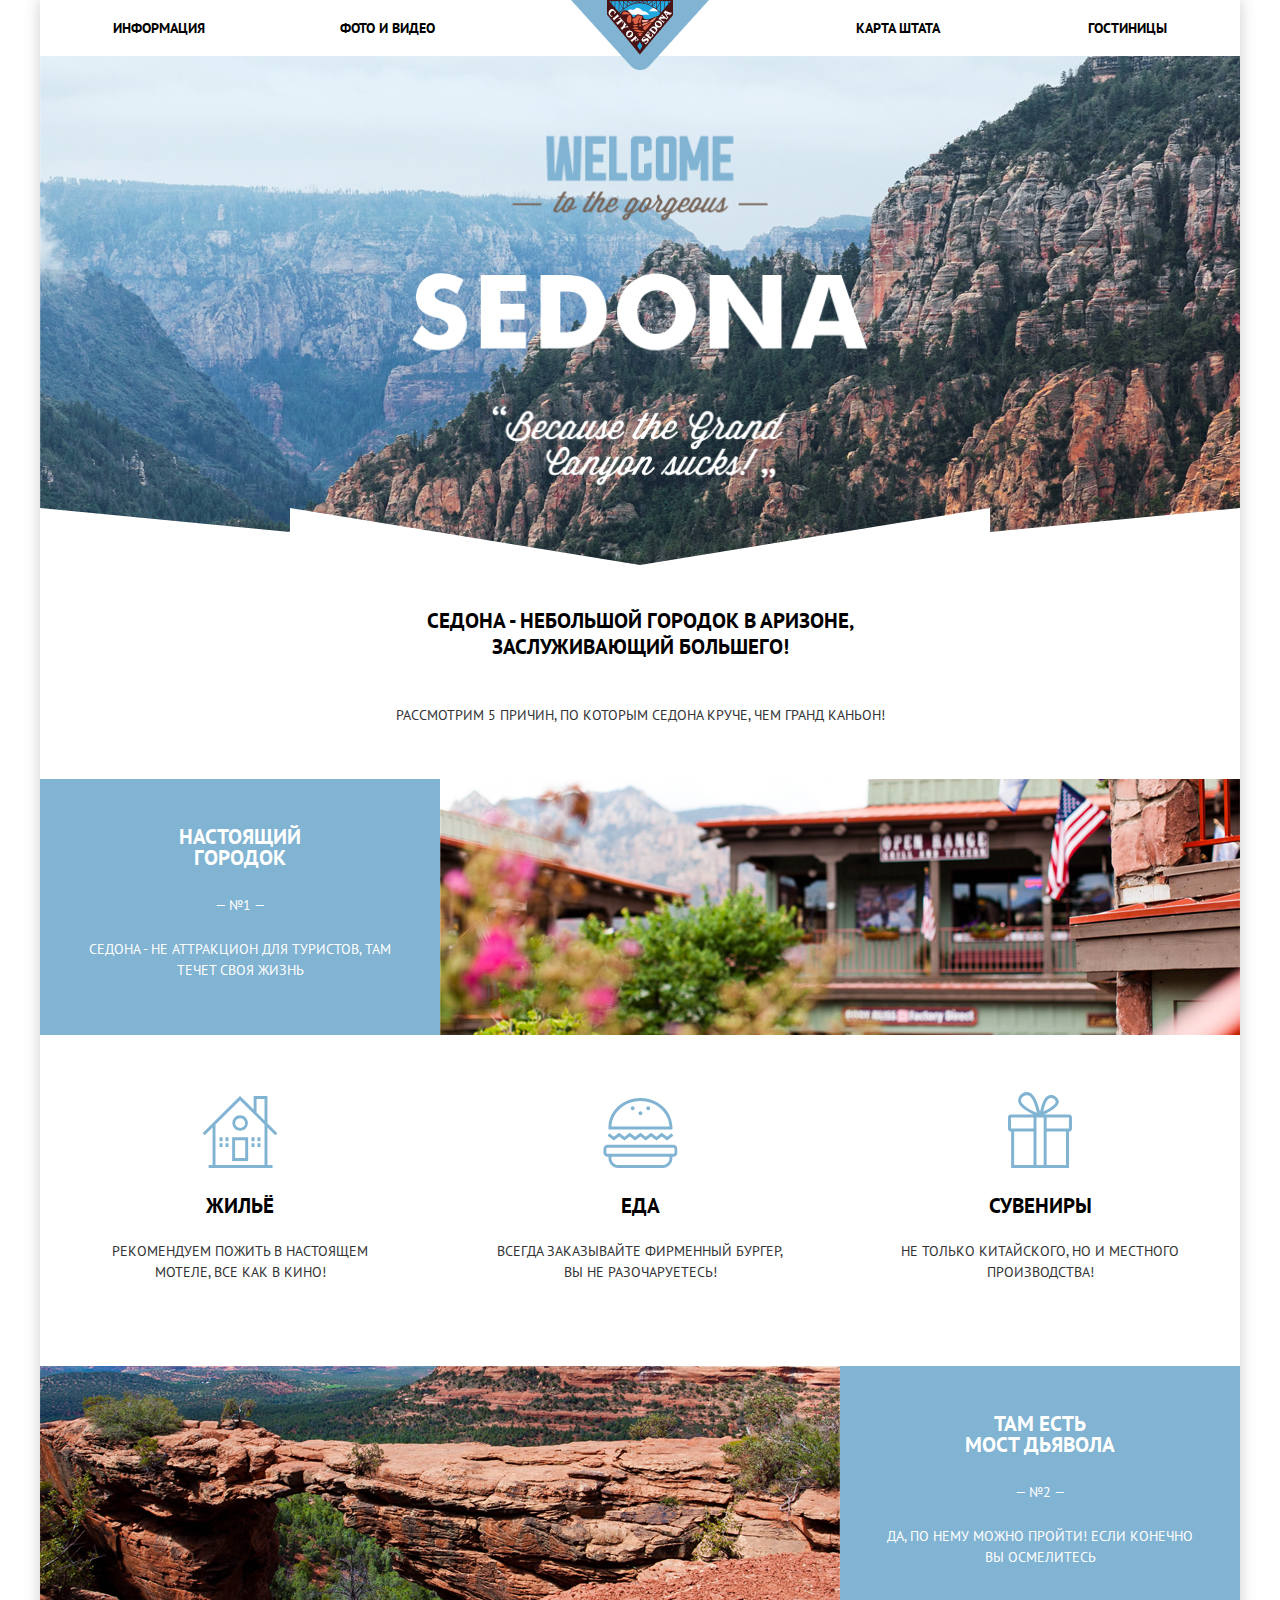
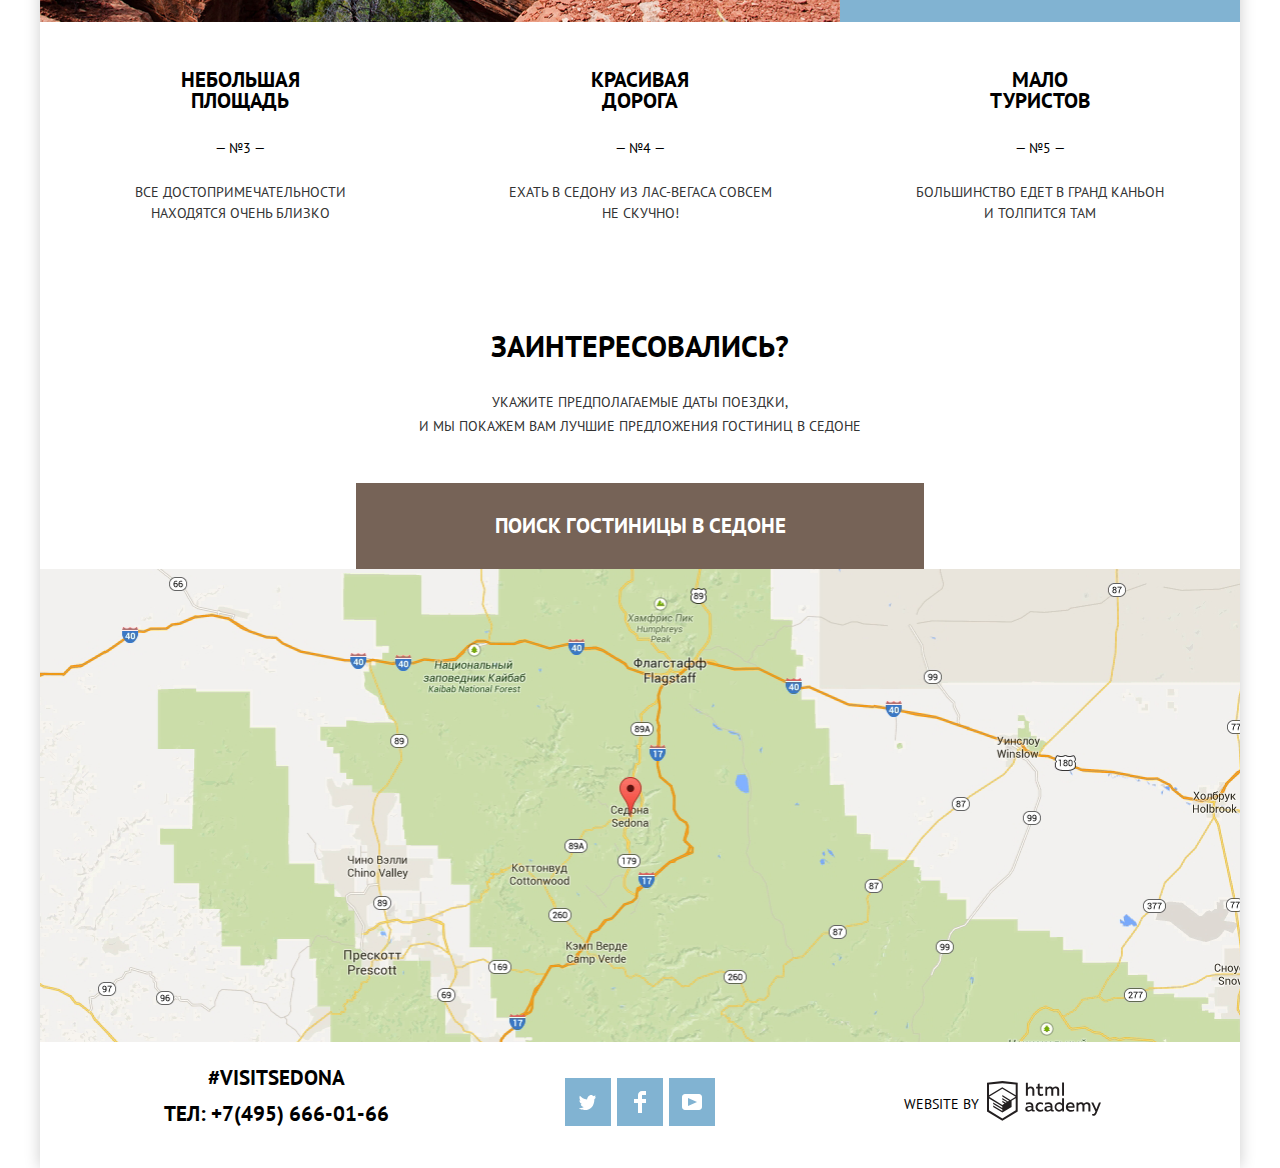
==== index.html @ 35bdd13b "hw 17. Оживляем интерактивные элементы" ====
<!DOCTYPE html>
<html class="page" lang="ru">
<head>
  <meta charset="UTF-8">
  <title>Седона - город в Аризоне</title>
  <link href="https://fonts.googleapis.com/css2?family=PT+Sans:wght@400;700&display=swap" rel="stylesheet">
  <link rel="stylesheet" href="css/normalize.css">
  <link rel="stylesheet" href="css/style.css">
</head>
<body class="page-body">

<div class="main-wrapper">
  <header class="main-header">
    <nav class="main-navigation">
      <a class="main-header-logo" href="index.html">
        <img src="img/logo-sedona.png" alt="Логотип сайта Седона">
      </a>
      <div class="main-navigation-wrapper">
        <ul class="site-navigation">
          <li class="link link-left"><a href="blank.html">Информация</a></li>
          <li class="link link-left"><a href="blank.html">Фото и видео</a></li>
          <li class="link link-right link-gap"><a href="blank.html">Карта штата</a></li>
          <li class="link link-right"><a href="hotels.html">Гостиницы</a></li>
        </ul>
      </div>
    </nav>
  </header>
  <main>
    <section class="welcome">
      <div class="welcome-image">
        <img src="img/intro-welcome.png" width="456" height="350" alt="Приглашение в город Седона">
      </div>
      <h1>Седона - небольшой городок в Аризоне,<br>заслуживающий большего!</h1>
      <p>Рассмотрим 5 причин, по которым Седона круче, чем Гранд Каньон!</p>
    </section>
    <section class="features">
      <div class="features-row">
        <div class="features-item features-item-fill">
          <h3>Настоящий городок</h3>
          <span>&mdash; №1 &mdash;</span>
          <p>Седона - не аттракцион для туристов, там<br> течет своя жизнь</p>
        </div>
        <div class="features-image features-image-right">
          <img src="img/city.jpg" width="800" height="256" alt="Городок Седона">
        </div>
      </div>
      <div class="features-row features-advice-list">
        <div class="features-advice-item advice-item-housing">
          <h3>Жильё</h3>
          <p>Рекомендуем пожить в настоящем<br> мотеле, все как в кино!</p>
        </div>
        <div class="features-advice-item advice-item-food">
          <h3>Еда</h3>
          <p>Всегда заказывайте фирменный бургер,<br> вы не разочаруетесь!</p>
        </div>
        <div class="features-advice-item advice-item-souvenirs">
          <h3>Сувениры</h3>
          <p>Не только китайского, но и местного<br> производства!</p>
        </div>
      </div>
      <div class="features-row">
        <div class="features-image features-image-left">
          <img src="img/bridge.jpg" width="800" height="256" alt="Мост Дьявола">
        </div>
        <div class="features-item features-item-fill">
          <h3>Там есть<br> мост дьявола</h3>
          <span>&mdash; №2 &mdash;</span>
          <p>Да, по нему можно пройти! Если конечно<br> вы осмелитесь</p>
        </div>
      </div>
      <div class="features-row">
        <div class="features-item features-item-clear">
          <h3>Небольшая площадь</h3>
          <span>&mdash; №3 &mdash;</span>
          <p>Все достопримечательности<br> находятся очень близко</p>
        </div>
        <div class="features-item features-item-clear">
          <h3>Красивая дорога</h3>
          <span>&mdash; №4 &mdash;</span>
          <p>Ехать в Седону из Лас-Вегаса совсем<br> не скучно!</p>
        </div>
        <div class="features-item features-item-clear">
          <h3>Мало туристов</h3>
          <span>&mdash; №5 &mdash;</span>
          <p>Большинство едет в Гранд Каньон<br> и толпится там</p>
        </div>
      </div>
    </section>
    <section class="map">
      <h2 class="visually-hidden">Карта местности</h2>
      <p class="appointment-title">Заинтересовались?</p>
      <p class="appointment-info">Укажите предполагаемые даты поездки,<br> и мы покажем вам лучшие предложения гостиниц
        в Седоне</p>
      <button class="button button-search-hotel" type="button">Поиск гостиницы в Седоне</button>
      <div class="modal modal-find form-content">
        <form class="form animate" action="https://echo.htmlacademy.ru" method="get">
          <div class="form-inner">
            <div class="form-row">
              <label for="date-arrival" class="form-label">Дата заезда:</label>
              <div class="form-box">
                <input type="text" id="date-arrival" class="form-input" name="date-arrival" placeholder="24 апреля 2017" required>
                <button type="button" class="button button-control" aria-label="Выбрать дату заезда в календаре">
                  <svg aria-hidden="true" focusable="false" width="21" height="23" viewBox="0 0 21 23" fill="none" xmlns="http://www.w3.org/2000/svg">
                    <path fill-rule="evenodd" clip-rule="evenodd"
                          d="M16.406 3.02498H19.251C20.217 3.02498 21 3.84698 21 4.86198V21.164C21 22.179 20.217 23 19.251 23H1.75C0.784 23 0 22.179 0 21.164V4.86198C0 3.84698 0.784 3.02498 1.75 3.02498H4.593V1.64798C4.593 1.26698 4.887 0.958984 5.25 0.958984C5.612 0.958984 5.906 1.26698 5.906 1.64798V3.02498H9.844V1.64798C9.844 1.26698 10.138 0.958984 10.501 0.958984C10.862 0.958984 11.156 1.26698 11.156 1.64798V3.02498H15.094V1.64798C15.094 1.26698 15.387 0.958984 15.75 0.958984C16.112 0.958984 16.406 1.26698 16.406 1.64798V3.02498ZM19.5646 21.484C19.6466 21.3979 19.691 21.2828 19.688 21.164H19.689V4.86198C19.689 4.60898 19.493 4.40298 19.252 4.40298H16.407V5.78098C16.407 6.16198 16.113 6.46998 15.751 6.46998C15.388 6.46998 15.095 6.16198 15.095 5.78098V4.40298H11.157V5.78098C11.157 6.16198 10.863 6.46998 10.502 6.46998C10.139 6.46998 9.845 6.16198 9.845 5.78098V4.40298H5.907V5.78098C5.907 6.16198 5.613 6.46998 5.251 6.46998C4.888 6.46998 4.594 6.16198 4.594 5.78098V4.40298H1.75C1.50263 4.40953 1.30696 4.61458 1.312 4.86198V21.164C1.30696 21.4114 1.50263 21.6164 1.75 21.623H19.251C19.3698 21.6201 19.4826 21.5701 19.5646 21.484Z"
                          fill="#A9A9A9"/>
                    <path fill-rule="evenodd" clip-rule="evenodd"
                          d="M4.59399 9.2251H7.21899V11.2911H4.59399V9.2251ZM4.59399 12.6681H7.21899V14.7351H4.59399V12.6681ZM7.21899 16.1121H4.59399V18.1781H7.21899V16.1121ZM9.18799 16.1121H11.813V18.1781H9.18799V16.1121ZM11.813 12.6681H9.18799V14.7351H11.813V12.6681ZM9.18799 9.2251H11.813V11.2911H9.18799V9.2251ZM16.406 16.1121H13.781V18.1781H16.406V16.1121ZM13.781 12.6681H16.406V14.7351H13.781V12.6681ZM16.406 9.2251H13.781V11.2911H16.406V9.2251Z"
                          fill="#A9A9A9"/>
                  </svg>
                </button>
              </div>
            </div>
            <div class="form-row">
              <label for="date-departure" class="form-label">Дата выезда:</label>
              <div class="form-box">
                <input type="text" id="date-departure" class="form-input" name="date-departure" placeholder="4 июля 2017" required>
                <button type="button" class="button button-control" aria-label="Выбрать дату выезда в календаре">
                  <svg aria-hidden="true" focusable="false" width="21" height="23" viewBox="0 0 21 23" fill="none" xmlns="http://www.w3.org/2000/svg">
                    <path fill-rule="evenodd" clip-rule="evenodd"
                          d="M16.406 3.02498H19.251C20.217 3.02498 21 3.84698 21 4.86198V21.164C21 22.179 20.217 23 19.251 23H1.75C0.784 23 0 22.179 0 21.164V4.86198C0 3.84698 0.784 3.02498 1.75 3.02498H4.593V1.64798C4.593 1.26698 4.887 0.958984 5.25 0.958984C5.612 0.958984 5.906 1.26698 5.906 1.64798V3.02498H9.844V1.64798C9.844 1.26698 10.138 0.958984 10.501 0.958984C10.862 0.958984 11.156 1.26698 11.156 1.64798V3.02498H15.094V1.64798C15.094 1.26698 15.387 0.958984 15.75 0.958984C16.112 0.958984 16.406 1.26698 16.406 1.64798V3.02498ZM19.5646 21.484C19.6466 21.3979 19.691 21.2828 19.688 21.164H19.689V4.86198C19.689 4.60898 19.493 4.40298 19.252 4.40298H16.407V5.78098C16.407 6.16198 16.113 6.46998 15.751 6.46998C15.388 6.46998 15.095 6.16198 15.095 5.78098V4.40298H11.157V5.78098C11.157 6.16198 10.863 6.46998 10.502 6.46998C10.139 6.46998 9.845 6.16198 9.845 5.78098V4.40298H5.907V5.78098C5.907 6.16198 5.613 6.46998 5.251 6.46998C4.888 6.46998 4.594 6.16198 4.594 5.78098V4.40298H1.75C1.50263 4.40953 1.30696 4.61458 1.312 4.86198V21.164C1.30696 21.4114 1.50263 21.6164 1.75 21.623H19.251C19.3698 21.6201 19.4826 21.5701 19.5646 21.484Z"
                          fill="#A9A9A9"/>
                    <path fill-rule="evenodd" clip-rule="evenodd"
                          d="M4.59399 9.2251H7.21899V11.2911H4.59399V9.2251ZM4.59399 12.6681H7.21899V14.7351H4.59399V12.6681ZM7.21899 16.1121H4.59399V18.1781H7.21899V16.1121ZM9.18799 16.1121H11.813V18.1781H9.18799V16.1121ZM11.813 12.6681H9.18799V14.7351H11.813V12.6681ZM9.18799 9.2251H11.813V11.2911H9.18799V9.2251ZM16.406 16.1121H13.781V18.1781H16.406V16.1121ZM13.781 12.6681H16.406V14.7351H13.781V12.6681ZM16.406 9.2251H13.781V11.2911H16.406V9.2251Z"
                          fill="#A9A9A9"/>
                  </svg>
                </button>
              </div>
            </div>
            <div class="form-row">
              <div class="form-group">
                <label for="adults" class="form-label form-label-adults">Взрослые:</label>
                <div class="form-box-sm">
                  <button type="button" class="button button-control" aria-label="Взрослые: уменишить количество">
                    <svg aria-hidden="true" focusable="false" width="12" height="3" viewBox="0 0 12 3" fill="none" xmlns="http://www.w3.org/2000/svg">
                      <rect width="12" height="3" fill="#A9A9A9"/>
                    </svg>
                  </button>
                  <input type="text" id="adults" class="form-input-number" name="adults" placeholder="2" required>
                  <button type="button" class="button button-control" aria-label="Взрослые: увеличить количество">
                    <svg aria-hidden="true" focusable="false" width="11" height="11" viewBox="0 0 11 11" fill="none" xmlns="http://www.w3.org/2000/svg">
                      <path fill-rule="evenodd" clip-rule="evenodd"
                            d="M4.23086 6.76932V11H6.76932V6.76932H11V4.23086H6.76932V0H4.23085V4.23086H0V6.76932H4.23086Z"
                            fill="#A9A9A9"/>
                    </svg>
                  </button>
                </div>
              </div>
              <div class="form-group">
                <label for="children" class="form-label form-label-childs">Дети:</label>
                <div class="form-box-sm">
                  <button type="button" class="button button-control" aria-label="Дети: уменишить количество">
                    <svg aria-hidden="true" focusable="false" width="12" height="3" viewBox="0 0 12 3" fill="none" xmlns="http://www.w3.org/2000/svg">
                      <rect width="12" height="3" fill="#A9A9A9"/>
                    </svg>
                  </button>
                  <input type="text" id="children" class="form-input-number" name="children" placeholder="0" required>
                  <button type="button" class="button button-control" aria-label="Дети: увеличить количество">
                    <svg aria-hidden="true" focusable="false" width="11" height="11" viewBox="0 0 11 11" fill="none" xmlns="http://www.w3.org/2000/svg">
                      <path fill-rule="evenodd" clip-rule="evenodd"
                            d="M4.23086 6.76932V11H6.76932V6.76932H11V4.23086H6.76932V0H4.23085V4.23086H0V6.76932H4.23086Z"
                            fill="#A9A9A9"/>
                    </svg>
                  </button>
                </div>
              </div>
            </div>
            <div class="form-row form-row-btn">
              <button type="submit" class="form-submit">Найти</button>
            </div>
          </div>
        </form>
      </div>
      <div>
<!--        <iframe width="1200" height="465" src="https://www.google.com/maps/embed?pb=!1m18!1m12!1m3!1d11010.60610303686!2d-111.76680725628925!3d34.869472538985285!2m3!1f0!2f0!3f0!3m2!1i1024!2i768!4f13.1!3m3!1m2!1s0x872da1c0887cfcab%3A0x58ca19c5d9e35561!2sSedona!5e0!3m2!1sru!2sru!4v1603100053470!5m2!1sru!2sru" frameborder="0" style="border:0;" allowfullscreen="" aria-hidden="false" tabindex="0"></iframe>-->
        <img src="img/map.png" width="1200" height="473" alt="Карта местности">
      </div>
    </section>
  </main>

  <footer class="page-footer main-footer">
    <section class="footer-contacts">
      <h2 class="visually-hidden">Контакты</h2>
      <div class="footer-contacts-list">
        <div class="footer-contacts-item footer-phone">
          <p class="footer-phone-text">
            #visitsedona<br>
            <a class="contacts-phone" href="tel:+74956660166" aria-label="Контактный телефон +74956660166">тел: +7(495) 666-01-66</a>
          </p>
        </div>
        <div class="footer-contacts-item footer-social">
          <ul>
            <li>
              <a class="social-button" href="https://twitter.com/">
                <span class="visually-hidden">Твиттер</span>
                <svg aria-hidden="true" focusable="false" width="17" height="17" viewBox="0 0 17 17" fill="none" xmlns="http://www.w3.org/2000/svg">
                  <path
                    d="M10.95 1.14409C12.635 0.648089 13.934 1.41409 14.527 2.32309C15.2 2.09209 15.858 1.84209 16.538 1.61509C16.5249 2.30145 16.2117 2.94761 15.681 3.38309C16.366 3.55309 16.985 2.89209 16.985 2.89209C16.816 3.89209 15.979 4.68009 15.422 4.91609C15.191 11.6661 12.247 16.1331 5.34498 15.9981H4.89898C4.48898 15.9981 0.734977 15.5381 0.000976562 14.1111C2.27198 14.3071 3.89398 13.6891 4.69398 12.9341C3.73398 12.6341 2.01498 12.4571 1.71498 9.98409C2.06398 10.0901 2.27898 10.2121 2.90498 10.1031C1.70498 9.24709 0.373977 8.53009 0.447977 6.33009C0.732977 6.65809 1.51498 6.86609 1.78798 6.80209C1.08498 6.56109 -0.182023 3.44209 0.893977 1.85009C2.71198 3.70409 4.62898 5.45609 8.04598 5.62309C8.25398 3.33009 9.18298 1.79309 10.95 1.14409Z"
                    fill="white"/>
                </svg>
              </a>
            </li>
            <li>
              <a class="social-button" href="https://www.facebook.com/">
                <span class="visually-hidden">Фейсбук</span>
                <svg aria-hidden="true" focusable="false" width="12" height="22" viewBox="0 0 12 22" fill="none" xmlns="http://www.w3.org/2000/svg">
                  <path d="M12 4V0H8C5.79086 0 4 1.79086 4 4V8H0V12H4V22H8V12H12V8H8V4H12Z" fill="white"/>
                </svg>
              </a>
            </li>
            <li>
              <a class="social-button" href="https://www.youtube.com/">
                <span class="visually-hidden">Ютуб</span>
                <svg aria-hidden="true" focusable="false" width="20" height="16" viewBox="0 0 20 16" fill="none" xmlns="http://www.w3.org/2000/svg">
                  <path fill-rule="evenodd" clip-rule="evenodd"
                        d="M3 0H17C18.65 0 20 1.35 20 3V13C20 14.65 18.65 16 17 16H3C1.35 16 0 14.65 0 13V3C0 1.35 1.35 0 3 0ZM6.027 4.002V11.998L15.014 8L6.027 4.002Z"
                        fill="white"/>
                </svg>
              </a>
            </li>
          </ul>
        </div>
        <div class="footer-contacts-item footer-copyright">
          <p class="footer-copyright-text">
            <span>Website by</span>
            <a class="copyright-link" href="https://htmlacademy.ru/intensive/htmlcss" aria-label="htmlacademy.ru">
              <svg width="115" height="41" viewBox="0 0 115 41" fill="none" xmlns="http://www.w3.org/2000/svg">
                <path fill-rule="evenodd" clip-rule="evenodd"
                      d="M15.5197 1.05737H15.3509L0 2.71895V31.4945L15.3509 40.8382L30.7018 31.4945V2.71895L15.5197 1.05737ZM77.0183 2.62185H75.0876V15.7311H77.0183V2.62185ZM40.8619 2.63264V7.76843C41.6131 6.9864 42.6386 6.5436 43.7105 6.53843C44.6823 6.47908 45.6329 6.84495 46.3253 7.54479C47.0177 8.24462 47.3866 9.21244 47.3399 10.2068V15.7634H45.367V10.4658C45.4231 9.94897 45.2754 9.43059 44.9566 9.02553C44.6377 8.62047 44.174 8.36218 43.6683 8.3079H43.3518C42.3456 8.36979 41.4321 8.9295 40.9041 9.80764V15.7634H38.8995V2.63264H40.8619ZM77.0183 31.4837H75.2775V30.0595C74.4828 31.1353 73.23 31.7538 71.9119 31.7211C69.4751 31.5528 67.5825 29.4822 67.5825 26.9845C67.5825 24.4867 69.4751 22.4162 71.9119 22.2479C73.1195 22.2052 74.2818 22.7203 75.0771 23.6505V18.3205H77.0183V31.4837ZM47.0656 30.0595C47.263 30.0515 47.4583 30.0152 47.6459 29.9516V31.3866C47.2482 31.5404 46.826 31.6172 46.4009 31.6132C45.6482 31.6769 44.9394 31.2429 44.639 30.5342C43.7036 31.31 42.5302 31.7227 41.3261 31.6995C39.733 31.6995 38.256 30.804 38.256 28.9482C38.256 26.65 40.3661 25.9379 42.1702 25.9379C42.9402 25.9505 43.707 26.0408 44.4596 26.2076V25.884C44.4596 24.805 43.6578 23.9742 42.1491 23.9742C41.0585 23.9764 39.9804 24.2116 38.9839 24.6647V22.8305C40.0678 22.451 41.204 22.2506 42.3495 22.2371C44.8394 22.2371 46.3693 23.4455 46.3693 26.1753V29.4121C46.3546 29.5668 46.401 29.721 46.4981 29.8406C46.5951 29.9601 46.7349 30.035 46.8862 30.0487H47.0656V30.0595ZM40.2711 28.8403C40.298 29.229 40.4761 29.5905 40.7655 29.844C41.055 30.0974 41.4317 30.2217 41.8115 30.189H41.9275C42.8819 30.1906 43.7973 29.8022 44.4702 29.11V27.5779C43.842 27.4414 43.2026 27.3655 42.5605 27.3513C41.5055 27.3513 40.2817 27.7074 40.2817 28.8403H40.2711ZM56.0229 22.9384C55.1962 22.4632 54.2596 22.2246 53.3115 22.2479H52.9422C51.7332 22.2873 50.5891 22.8166 49.7619 23.7192C48.9347 24.6218 48.4923 25.8236 48.5321 27.06V27.5024C48.6957 30.0004 50.805 31.8921 53.2482 31.7318C54.2519 31.7555 55.2477 31.5452 56.1601 31.1168V29.2718C55.3769 29.7215 54.4945 29.9591 53.5963 29.9624C52.5199 30.0288 51.4963 29.4793 50.9385 28.5356C50.3806 27.5918 50.3806 26.4095 50.9385 25.4658C51.4963 24.522 52.5199 23.9725 53.5963 24.039C54.461 24.0357 55.3066 24.2989 56.0229 24.7942V22.9384ZM66.1514 30.0595C66.3488 30.0515 66.5441 30.0152 66.7317 29.9516V31.3866C66.334 31.5404 65.9118 31.6172 65.4867 31.6132C64.734 31.6769 64.0252 31.2429 63.7248 30.5342C62.7894 31.31 61.616 31.7227 60.4119 31.6995C58.8188 31.6995 57.3417 30.804 57.3417 28.9482C57.3417 26.65 59.4518 25.9379 61.256 25.9379C62.0259 25.9505 62.7928 26.0408 63.5454 26.2076V25.884C63.5454 24.805 62.7436 23.9742 61.2349 23.9742C60.1443 23.9764 59.0662 24.2116 58.0697 24.6647V22.8305C59.1536 22.451 60.2897 22.2506 61.4353 22.2371C63.9252 22.2371 65.455 23.4455 65.455 26.1753V29.4121C65.4404 29.5668 65.4868 29.721 65.5838 29.8406C65.6809 29.9601 65.8207 30.035 65.972 30.0487H66.1514V30.0595ZM59.855 29.8481C59.5632 29.5943 59.3837 29.2311 59.3569 28.8403H59.378C59.378 27.7074 60.5385 27.3513 61.6569 27.3513C62.299 27.3655 62.9383 27.4414 63.5665 27.5779V29.11C62.8937 29.8022 61.9782 30.1906 61.0239 30.189H60.9078C60.5263 30.2247 60.1469 30.1019 59.855 29.8481ZM69.3271 26.9305C69.3271 25.2859 70.6308 23.9526 72.239 23.9526L72.2601 24.0066C73.4742 24.0066 74.5742 24.7382 75.0665 25.8732V28.0311C74.5856 29.1871 73.4673 29.9296 72.239 29.9084C70.6308 29.9084 69.3271 28.5752 69.3271 26.9305ZM83.3486 22.2479C86.8408 22.2479 88.0541 25.1395 87.4844 27.7397H80.922C81.1436 29.3582 82.6839 30.0163 84.2876 30.0163C85.2509 30.0196 86.2027 29.8021 87.0729 29.3797V31.1061C86.0736 31.5421 84.9939 31.7519 83.9078 31.7211C81.2385 31.7211 78.8963 30.189 78.8963 26.9521C78.8362 25.7502 79.2482 24.5736 80.0408 23.6841C80.8334 22.7945 81.9408 22.2658 83.1165 22.2155H83.3486V22.2479ZM80.8693 26.1753C80.9704 24.8237 82.1216 23.8104 83.4436 23.9095H83.4858C84.1064 23.8531 84.7196 24.08 85.1612 24.5295C85.6028 24.979 85.8275 25.6051 85.7752 26.24H80.8693V26.1753ZM89.489 31.4621V22.4961H91.2298V23.575C91.9777 22.7197 93.041 22.2229 94.1628 22.2047C95.2951 22.1328 96.3712 22.7163 96.9482 23.7153C97.7407 22.8335 98.8477 22.3161 100.018 22.2803C100.952 22.2327 101.859 22.6011 102.507 23.2901C103.154 23.9792 103.478 24.9213 103.394 25.8732V31.4837H101.39V25.9271C101.437 25.4734 101.306 25.0191 101.024 24.6647C100.743 24.3104 100.336 24.0852 99.8917 24.039H99.6174C98.7512 24.0941 97.9525 24.536 97.4335 25.2474V31.4837H95.4289V25.9271C95.4728 25.47 95.3357 25.0139 95.0481 24.6611C94.7606 24.3082 94.3467 24.088 93.8991 24.0497H93.6881C92.7466 24.1344 91.8915 24.6449 91.3564 25.4416V31.5161H89.5312L89.489 31.4621ZM113.977 22.4745H111.972L109.324 29.2718L106.306 22.4853H104.196L108.417 31.5484L108.237 32.0016C107.72 33.3611 107.003 34.0516 106.053 34.0516C105.75 34.0548 105.447 34.0112 105.156 33.9221V35.6161C105.536 35.7125 105.926 35.7632 106.317 35.7671C107.646 35.7671 108.902 35.0226 109.851 32.6813L113.977 22.4745ZM52.689 6.78658V3.54974L50.7266 4.01369V6.73264H49.144V8.49132H50.7899V12.9905C50.7231 13.817 51.0244 14.6301 51.61 15.2038C52.1955 15.7775 53.0028 16.0505 53.8073 15.9468C54.5996 15.9535 55.3875 15.8259 56.139 15.5692V13.8429C55.5727 14.0781 54.9672 14.199 54.356 14.199C53.2165 14.199 52.689 13.8105 52.689 12.6237V8.5129H55.8541V6.78658H52.689ZM58.3862 15.7526V6.75421H60.1376V7.83316C60.8811 6.97655 61.9403 6.476 63.0601 6.45211C64.1624 6.38099 65.2146 6.93142 65.8032 7.88711C66.5958 7.00534 67.7028 6.48794 68.8734 6.45211C69.8138 6.41462 70.7233 6.79859 71.364 7.50353C72.0046 8.20846 72.3126 9.16418 72.2073 10.1205V15.7418H70.2028V10.1853C70.2499 9.73151 70.1184 9.27721 69.8373 8.92287C69.5561 8.56853 69.1485 8.34334 68.7046 8.29711H68.4619C67.5957 8.35228 66.797 8.7942 66.278 9.50553V15.7418H64.2734V10.1853C64.3206 9.73151 64.1891 9.27721 63.9079 8.92287C63.6268 8.56853 63.2191 8.34334 62.7752 8.29711H62.5326C61.5911 8.38181 60.736 8.89229 60.2009 9.68895V15.7634H58.3862V15.7526ZM28.6972 30.3033L28.7078 30.2968L28.6972 30.3184V30.3033ZM28.6972 18.3205V30.3033L15.3509 38.4321L2.00459 30.3184V18.5147L15.2876 26.6068V28.0311L6.18257 22.5284V23.9418L15.3404 29.5632V31.0629L6.19312 25.4955V26.9521L15.3509 32.5734L24.5826 26.9197V20.8129L28.6972 18.3205ZM28.7078 16.7776L25.0362 18.9355L23.3482 20.0145L15.3087 15.0837V16.4971L22.156 20.7266L22.0083 20.8237L20.9532 21.4063L15.2876 17.9537V19.3995L19.761 22.1184L18.706 22.8413L15.3298 20.7913V22.2047L17.5454 23.5426L15.2982 24.9021L2.11009 16.864L15.3087 8.72869L28.7078 16.7776ZM15.2876 7.27211L28.7078 15.3534V4.56395L15.3615 3.12895L2.01514 4.56395V15.3534L15.2876 7.27211Z"
                      fill="#231F20"/>
              </svg>
            </a>
          </p>
        </div>
      </div>
    </section>
  </footer>
</div>
<script src="js/modal.js"></script>
</body>
</html>
---- css/style.css ----
/* Variables */
:root {
  --basic-black: #000000;
  --basic-black-opacity: rgba(0, 0, 0, 0.3);
  --basic-gray-dark: #333333;
  --basic-gray: #666666;
  --basic-gray-light: #cccccc;
  --basic-gray-lighter: #cacaca;

  --basic-white: #ffffff;
  --basic-white-light: #f2f2f2;
  --basic-white-opacity: rgba(255, 255, 255, 0.3);

  --special-blue: #81b3d2;
  --special-blue-opacity: rgba(129, 179, 210, 0.3);
  --special-blue-hover: #669EC0;
  --special-blue-focus: #5496BD;

  --special-brown: #766357;
  --special-brown-hover: #604E43;
  --special-brown-focus: #503E33;
  --special-brown-active: #766357;;
}

/* Global */
html {
  box-sizing: border-box;
}

*,
*::before,
*::after {
  box-sizing: inherit;
}

body {
  min-width: 1200px;
  margin: 0;
  padding: 0;
  font-family: 'PT Sans', Arial, sans-serif;
  font-size: 14px;
  line-height: 26px;
  font-weight: 400;
  color: var(--basic-black);
  text-transform: uppercase;
  background-color: var(--basic-white);
}

.page a {
  text-decoration: none;
}

img {
  max-width: 100%;
  height: auto;
  display: block;
}

.visually-hidden {
  position: absolute;
  width: 1px;
  height: 1px;
  margin: -1px;
  border: 0;
  padding: 0;
  white-space: nowrap;
  clip-path: inset(100%);
  clip: rect(0 0 0 0);
  overflow: hidden;
}

/* button */
.button {
  color: var(--basic-white);
  font-size: 21px;
  font-weight: 700;
  line-height: 26px;
  text-transform: uppercase;
  border: none;
  outline: none;
}

/* Grid */
.page {
  height: 100%;
}

.page-body {
  min-height: 100%;
  display: grid;
  grid-template-rows: min-content 1fr min-content;
  align-content: start;
}

.main-wrapper {
  width: 1200px;
  margin: 0 auto;
  padding: 0;
  box-shadow: 0 0 15px rgba(0, 0, 0, 0.2);
}

/* main-navigation */
.main-navigation {
  position: relative;
  font-weight: 700;
  color: var(--basic-black);
}

.main-header-logo {
  position: absolute;
  left: 50%;
  transform: translateX(-50%);
  z-index: 1;
}

.main-navigation-wrapper {
  padding: 0 73px;
  background-color: inherit;
}

.site-navigation {
  display: grid;
  grid-template-columns: 227px 227px 1fr 227px 227px;
  list-style: none;
  margin: 0;
  padding: 0;
}

.site-navigation .link {
  min-height: 56px;
  display: flex;
  align-items: center;
}

.link-left {
  justify-content: flex-start;
}

.link-right {
  justify-content: flex-end;
}

.site-navigation .link-gap {
  grid-column: 4 / 5;
}

.site-navigation a {
  color: var(--basic-black);
}

.site-navigation a:hover {
  color: var(--special-blue);
}

.site-navigation a:focus {
  color: var(--basic-black);
  opacity: 0.3;
}

.link-active a {
  color: var(--special-brown-active);
}

/* welcome */
.welcome {
  text-align: center;
}

.welcome-image {
  background-color: var(--basic-gray-light);
  background-image: url("../img/mask-welcome.png"),
  url("../img/background-welcome.jpg");
  background-repeat: no-repeat;
  background-position: center bottom, center top;
  min-height: 509px;
  position: relative;
}

.welcome-image img {
  position: absolute;
  top: 50%;
  left: 50%;
  transform: translate(-50%, -50%);
}

.welcome h1 {
  margin-top: 43px;
  margin-bottom: 42px;
  font-size: 21px;
  font-weight: 700;
}

.welcome p {
  margin-bottom: 51px;
  color: var(--basic-gray-dark);
}

/* features */
.features-row {
  display: grid;
  grid-template-columns: 1fr 1fr 1fr;
}

.features-image-left {
  grid-column: 1 / 3;
}

.features-image-right {
  grid-column: 2 / -1;
}

/* features-item */
.features-item {
  min-height: 256px;
  display: flex;
  flex-direction: column;
  align-items: center;
  text-align: center;
}

.features-item h3 {
  margin-top: 47px;
  margin-bottom: 27px;
  width: 151px;
  font-size: 21px;
  line-height: 21px;
  font-weight: 700;
}

.features-item span {
  line-height: 21px;
}

.features-item p {
  margin-top: 23px;
  line-height: 21px;
}

.features-item-fill {
  background-color: var(--special-blue);
  color: var(--basic-white);
}

.features-item-clear {
  background-color: var(--basic-white);
}

.features-item-clear h3 {
  color: var(--basic-black);
}

.features-item-clear p {
  color: var(--basic-gray-dark);
}

/* features-advice-item */
.features-advice-item {
  min-height: 331px;
  padding-top: 160px;
  position: relative;
  text-align: center;
}

.features-advice-item::before {
  content: '';
  position: absolute;
  width: 75px;
  height: 72px;
  left: 50%;
  bottom: 198px;
  transform: translate(-50%);
  background-repeat: no-repeat;
  background-position: 0 0;
}

.advice-item-housing::before {
  background-image: url("../img/housing.svg");
}

.advice-item-food::before {
  height: 70px;
  background-image: url("../img/food.svg");
}

.advice-item-souvenirs::before {
  width: 64px;
  height: 77px;
  background-image: url("../img/souvenirs.svg");
}

.features-advice-item h3 {
  margin: 0;
  color: var(--basic-black);
  font-size: 21px;
  font-weight: 700;
  line-height: 21px;
}

.features-advice-item p {
  margin-top: 25px;
  color: var(--basic-gray-dark);
  line-height: 21px;
}

/* map */
.map {
  padding-top: 55px;
  text-align: center;
}

.appointment-title {
  margin-top: 0;
  margin-bottom: 31px;
  font-weight: 700;
  font-size: 30px;
}

.appointment-info {
  margin-bottom: 45px;
  color: var(--basic-gray-dark);
  line-height: 24px;
}

.button-search-hotel {
  min-width: 568px;
  min-height: 86px;
  background-color: var(--special-brown);
}

.button-search-hotel:hover {
  background-color: var(--special-brown-hover);
}

.button-search-hotel:focus {
  background-color: var(--special-brown-focus);
  color: var(--basic-white-opacity);
}

.form-content {
  position: relative;
}

.form {
  /*width: 568px;*/
  /*min-height: 395px;*/
  /*position: absolute;*/
  /*left: 50%;*/
  /*transform: translate(-50%);*/
  background-color: var(--basic-white);
}

.form-inner {
  min-height: inherit;
  padding: 54px 56px 55px;
}

.form-row {
  display: flex;
  justify-content: space-between;
  align-items: center;
  margin-bottom: 30px;
}

.form-row-btn {
  margin-bottom: 0;
}

.form-group {
  display: flex;
  align-items: center;
}

.form-box {
  width: 346px;
  height: 38px;
  display: flex;
  justify-content: space-between;
  align-items: center;
  background-color: var(--basic-white-light);
}

.form-box-sm {
  width: 114px;
  height: 38px;
  display: flex;
  background-color: var(--basic-white-light);
}

.form-label {
  font-weight: 700;
}

.form-label-adults {
  margin-right: 40px;
}

.form-label-childs {
  margin-right: 27px;
}

.form-input {
  flex-grow: 1;
  padding: 6px 12px;
}

.form-input-number {
  width: 38px;
  padding-left: 15px;
}

.form-input-number,
.form-input {
  background-color: inherit;
  border: none;
  font-size: 14px;
  line-height: 26px;
  font-weight: 700;
  text-transform: uppercase;
  color: var(--basic-black);
}

.form-input::placeholder,
.form-input-number::placeholder {
  color: var(--basic-black);
}

.button-control {
  width: 38px;
  height: inherit;
  display: flex;
  justify-content: center;
  align-items: center;
  cursor: pointer;
}

.button-control:hover rect,
.button-control:hover path {
  fill: var(--basic-black);
}

.button-control:focus rect,
.button-control:focus path {
  fill: var(--special-blue);
}

.form-submit {
  width: 100%;
  height: 58px;
  margin-top: 24px;
  border: none;
  background-color: var(--special-blue);
  font-size: 21px;
  font-weight: 700;
  line-height: 26px;
  text-transform: uppercase;
  color: var(--basic-white);
}

.form-submit:hover {
  background-color: var(--special-blue-hover);
}

.form-submit:focus {
  background-color: var(--special-blue-focus);
  color: var(--basic-white-opacity);
}

/* search */
.search-filter {
  min-height: 217px;
  padding: 26px 73px 18px 70px;
  background-image: url("../img/background-search.jpg");
  background-repeat: no-repeat;
  background-position: top center;
  background-color: var(--special-blue);
}

.form-settings {
  display: flex;
}

.search-filter fieldset {
  padding: 0;
  border: none;
}

.search-filter legend,
.search-filter label {
  font-size: 16px;
  line-height: 21px;
  font-weight: 700;
  color: var(--basic-white);
}

.search-filter label {
  position: relative;
  display: block;
  cursor: pointer;
  user-select: none;
  font-size: 14px;
  font-weight: 400;
}

.filter-input:focus + label::before {
  border-color: var(--special-brown-active);
  outline: thin dotted;
  outline: 5px auto -webkit-focus-ring-color;
}

.filter-input-checkbox + label::before {
  content: "";
  position: absolute;
  left: -40px;
  top: 0;
  width: 27px;
  height: 23px;
  background-image: url("../img/checkbox-off.svg");
  background-repeat: no-repeat;
  background-position: 0 0;
}

.filter-input-checkbox:checked + label::before {
  background-image: url("../img/checkbox-on.svg");
}

.filter-input-checkbox:disabled:not(:checked) + label::before {
  background-image: url("../img/checkbox-off-disabled.svg");
}

.filter-input-checkbox:disabled:checked + label::before {
  background-image: url("../img/checkbox-on-disabled.svg");
}

.search-filter ul {
  padding: 0;
  margin-top: 25px;
  list-style: none;
}

.filter-option {
  margin-bottom: 25px;
  padding-left: 40px;
}

.filter-option:last-child {
  margin-bottom: 0;
}

.type-housing {
  margin-left: 120px;
}

.filter-range {
  flex-grow: 1;
  display: flex;
  justify-content: flex-end;
}

.filter-range fieldset {
  width: 317px;
  margin: 0;
}

.range-wrapper {
  margin: 11px 0 25px;
}

.price-controls {
  height: 36px;
  margin-bottom: 11px;
  display: flex;
  justify-content: space-between;
  align-items: center;
  border: 2px solid var(--basic-white);
  border-radius: 2px;
  position: relative;
}

.price-controls:before {
  content: "";
  width: 2px;
  height: 22px;
  position: absolute;
  top: 50%;
  left: 50%;
  transform: translate(-50%, -50%);
  background-color: var(--basic-white);
}

.price-controls .min-price,
.price-controls .max-price {
  width: 50%;
  display: flex;
}

.price-controls .min-price {
  padding-left: 63px;
}

.price-controls .max-price {
  padding-left: 54px;
}

.price-controls label {
  line-height: 21px;
}

.price-controls input {
  width: 60%;
  padding-left: 5px;
  color: var(--basic-white);
  border: none;
  background-color: transparent;
  font-family: inherit;
  font-size: inherit;
}

.price-controls input[name="max-price"] {
  padding-left: 4px;
}

.range-controls {
  position: relative;
  height: 20px;
  padding-top: 9px;
}

.range-controls .scale {
  height: 2px;
  background: var(--basic-white-opacity);
}

.range-controls .bar {
  width: 255px;
  height: 2px;
  background: var(--basic-white);
}

.range-controls .toggle {
  position: absolute;
  top: 0;
  left: 0;
  width: 19px;
  height: 19px;
  padding: 0;
  border: 8px solid var(--basic-white);
  background-color: var(--basic-gray);
  border-radius: 50%;
  box-shadow: 0 2px 1px 0 var(--basic-gray);
  cursor: pointer;
}

.range-controls .toggle:hover {
  transform: scale(1.1);
}

.range-controls .toggle-min {
  left: 0;
}

.range-controls .toggle-max {
  left: 253px;
}

.filter-btn {
  display: flex;
  justify-content: center;
  padding-right: 10px;
}

.filter-button {
  padding: 5px 34px;
  background-color: transparent;
  border: 2px solid var(--basic-white);
  border-radius: 2px;
  font-size: 14px;
  line-height: 21px;
  cursor: pointer;
}

.filter-button:hover {
  background-color: var(--basic-white);
  color: var(--basic-black);
}

.filter-button:focus {
  background-color: var(--basic-white);
  color: var(--basic-black);
}

/*search-result*/
.search-result {
  padding: 0 73px;
}

.search-result-sort {
  display: flex;
  align-items: center;
  padding: 8px 0;
}

.find-total-text {
  font-size: 21px;
  font-weight: 700;
  margin-left: 1px;
  margin-right: 47px;
}

.find-sort-text,
.result-sort-list {
  font-size: 12px;
  line-height: 18px;
}

.find-sort-text {
  margin-top: 7px;
  margin-right: 40px;
}

.result-sort-list {
  list-style: none;
  padding: 0;
  display: flex;
}

.result-sort-item {
  color: var(--basic-black-opacity);
  cursor: pointer;
  margin-right: 33px;
}

.result-sort-item-active {
  color: var(--special-blue);
}

.result-sort-item:hover {
  color: var(--special-blue);
}

.result-sort-item:active {
  color: var(--basic-black);
}

.sort-arrows {
  flex-grow: 1;
  display: flex;
  justify-content: flex-end;
  align-items: center;
}

.sort-arrow {
  margin-top: 5px;
}

.sort-arrow path {
  fill: var(--basic-gray-lighter);
}

.sort-arrow:hover path {
  fill: var(--basic-black);
}

.sort-arrow:focus path {
  fill: var(--special-blue);
}

.sort-arrow-down {
  margin-left: 12px;
}

.sort-arrow-active path {
  fill: var(--special-blue);
}

/*result-content-list*/
.result-content-list {
  list-style: none;
  margin: 0;
  padding: 0;
}

.result-content-item {
  padding-top: 31px;
  padding-bottom: 31px;
  display: grid;
  grid-template-columns: max-content 1fr;
  gap: 30px;
}

.house span {
  display: inline-block;
}

.house .house-type {
  width: 90px;
}

.house .price {
  margin-left: 20px;
}

.result-item-title {
  display: flex;
  justify-content: space-between;
  align-items: center;
}

.result-content-item h3 {
  font-size: 21px;
  font-weight: 700;
  margin: -5px 0 0;
  cursor: pointer;
}

.result-content-item h3:hover {
  color: var(--special-blue);
}

.result-content-item h3:active {
  color: var(--basic-black-opacity);
}

.result-content-item p {
  line-height: 21px;
  color: var(--basic-gray-dark);
  margin: 0;
}

.result-content-item .rating {
  margin-right: 11px;
  line-height: 21px;
  color: var(--basic-gray);
}

.result-item-img {
  height: 90px;
}

.result-item-title {
  margin-bottom: 5px;
}

.star {
  display: inline-block;
  background-image: url(../img/star.svg);
  background-repeat: no-repeat;
  width: 19px;
  height: 17px;
}

.result-content-buttons {
  display: flex;
  justify-content: space-between;
  align-items: center;
  margin-top: 15px;
}

.button-result {
  font-size: 14px;
  font-weight: 700;
}

.button-result-reservation {
  margin-left: 2px;
  padding: 5px 18px;
  background-color: var(--special-brown);
}

.button-result-reservation:hover {
  background-color: var(--special-brown-hover);
}

.button-result-reservation:focus {
  background-color: var(--special-brown-focus);
  color: var(--basic-white-opacity);
}

.button-result-details {
  padding: 5px 17px;
  background-color: var(--special-blue);
}

.button-result-details:hover {
  background-color: var(--special-blue-hover);
}

.button-result-details:focus {
  background-color: var(--special-blue-focus);
  color: var(--basic-white-opacity);
}

/* main-footer */
.footer-contacts-list {
  padding: 0 55px;
  display: flex;
}

.footer-contacts-item {
  width: calc(100% / 3);
}

.main-footer {
  color: var(--basic-black);
  text-align: center;
}

.footer-phone-text {
  margin-top: 23px;
  font-weight: 700;
  font-size: 21px;
  line-height: 26px;
}

.footer-phone-text a {
  display: inline-block;
  margin-top: 10px;
  color: var(--basic-black);
}

.footer-social {
  padding-top: 36px;
  padding-bottom: 37px;
  display: flex;
  justify-content: center;
}

.footer-social ul {
  margin: 0;
  padding: 0;
  width: 150px;
  display: flex;
  justify-content: space-between;
  flex-wrap: wrap;
  list-style: none;
}

.footer-social li {
  margin-bottom: 5px;
  min-height: 48px;
}

.footer-social .social-button {
  width: 46px;
  height: 48px;
  display: flex;
  justify-content: center;
  align-items: center;
  background-color: var(--special-blue);
  color: var(--basic-black);
}

.social-button:hover {
  background-color: var(--special-blue-hover);
}

.social-button:focus {
  background-color: var(--special-blue-focus);
}

.social-button:focus svg {
  fill: var(--special-blue-opacity);
}

.footer-copyright {
  min-height: 120px;
  display: flex;
  justify-content: center;
  align-items: center;
}

.footer-copyright .copyright-link {
  color: var(--basic-black);
  font-size: 14px;
  line-height: 26px;
}

.footer-copyright-text {
  margin-top: 12px;
  display: flex;
  justify-content: center;
  align-items: center;
}

.copyright-link {
  display: block;
  min-height: 41px;
  margin-left: 8px;
}

.copyright-link:hover path {
  fill: var(--special-blue);
}

.copyright-link:focus path {
  fill: var(--basic-gray-light);
}

/* modal-find */
.modal-find {
  width: 568px;
  min-height: 395px;
  position: absolute;
  left: 50%;
  transform: translate(-50%);
  overflow: hidden;
  text-align: center;
}

.form-hide {
  display: none;
}

.animate {
  animation-duration: 1s;
  animation-fill-mode: both;
}

@keyframes fadeInDown {
  0% {
    opacity: 0;
    transform: translateY(-200px);
  }
  100% {
    opacity: 1;
    transform: translateY(0);
  }
}

.fadeInDown {
  display: block;
  animation-name: fadeInDown;
}

.button-find-hotel {
  background-color: var(--special-blue);
}

.button-find-hotel:hover {
  background-color: var(--special-blue-hover);
}

.button-find-hotel:focus {
  background-color: var(--special-blue-focus);
  color: var(--basic-white-opacity);
}
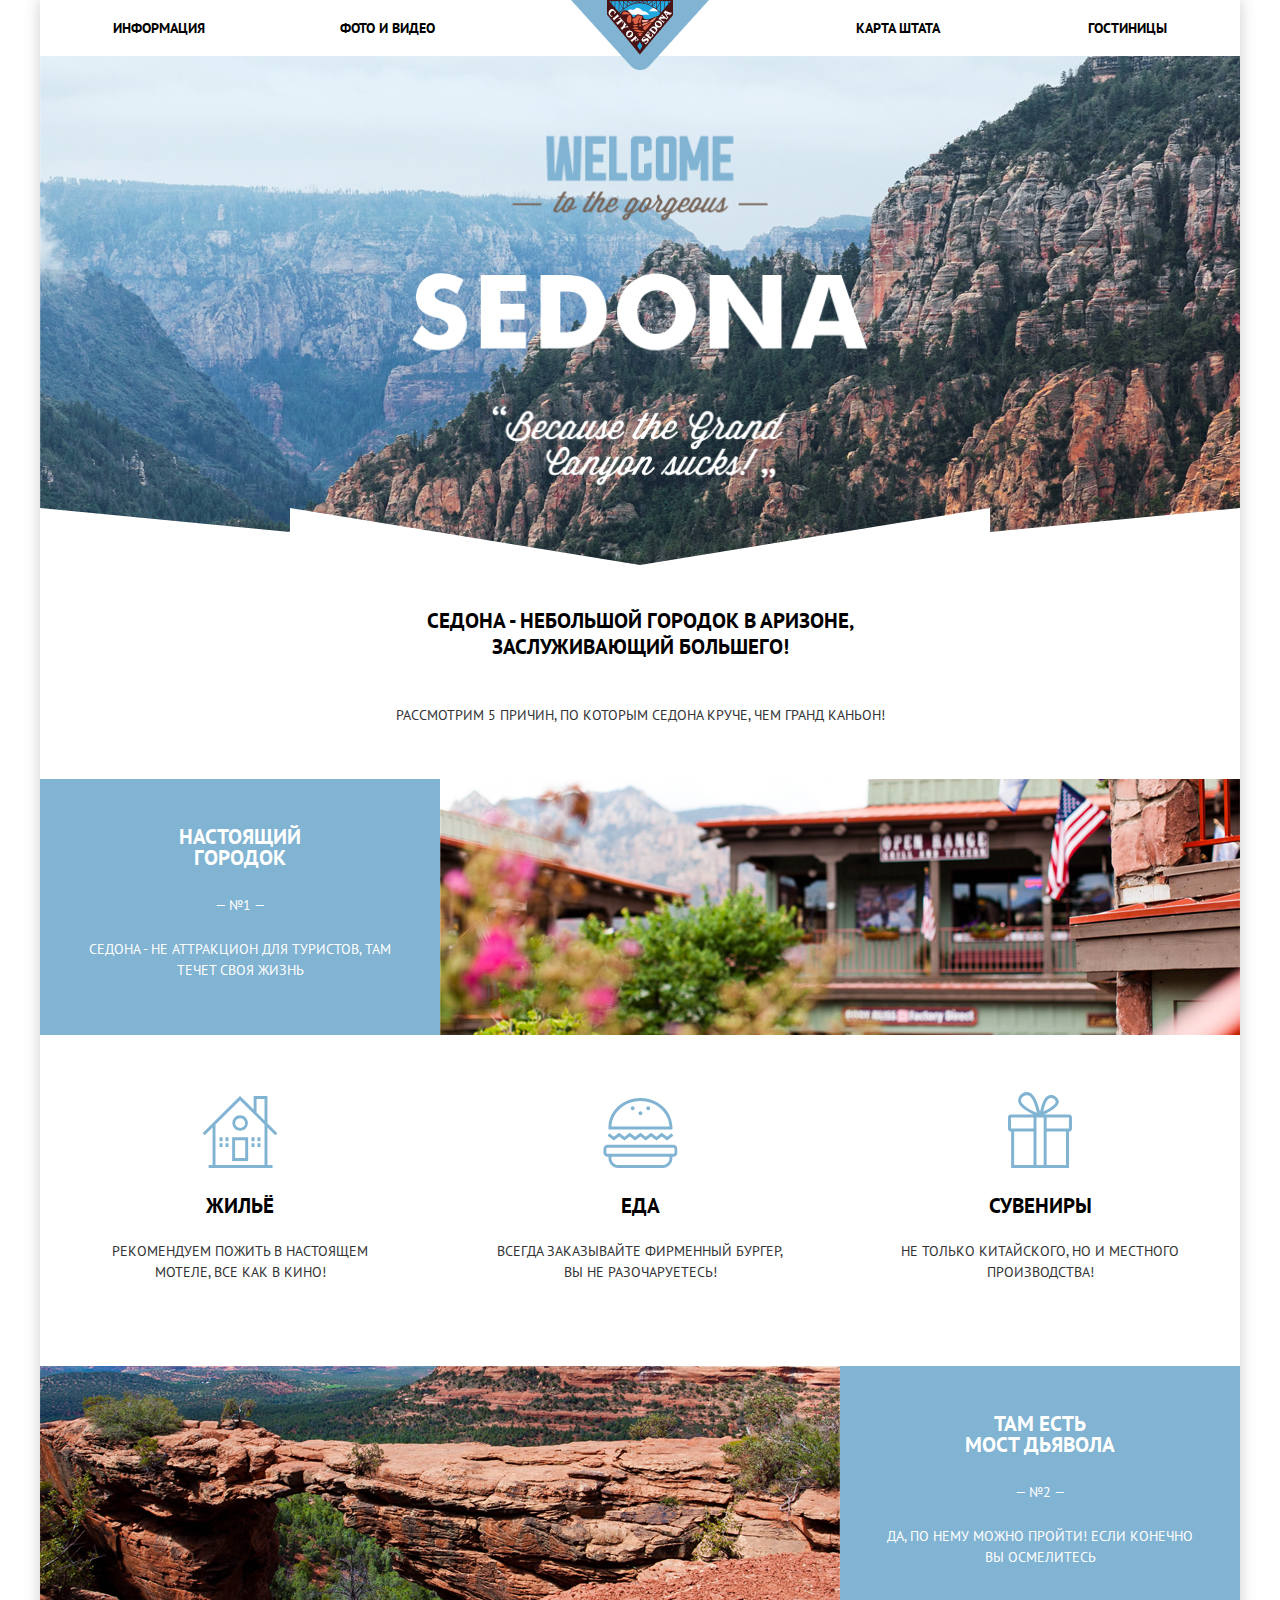
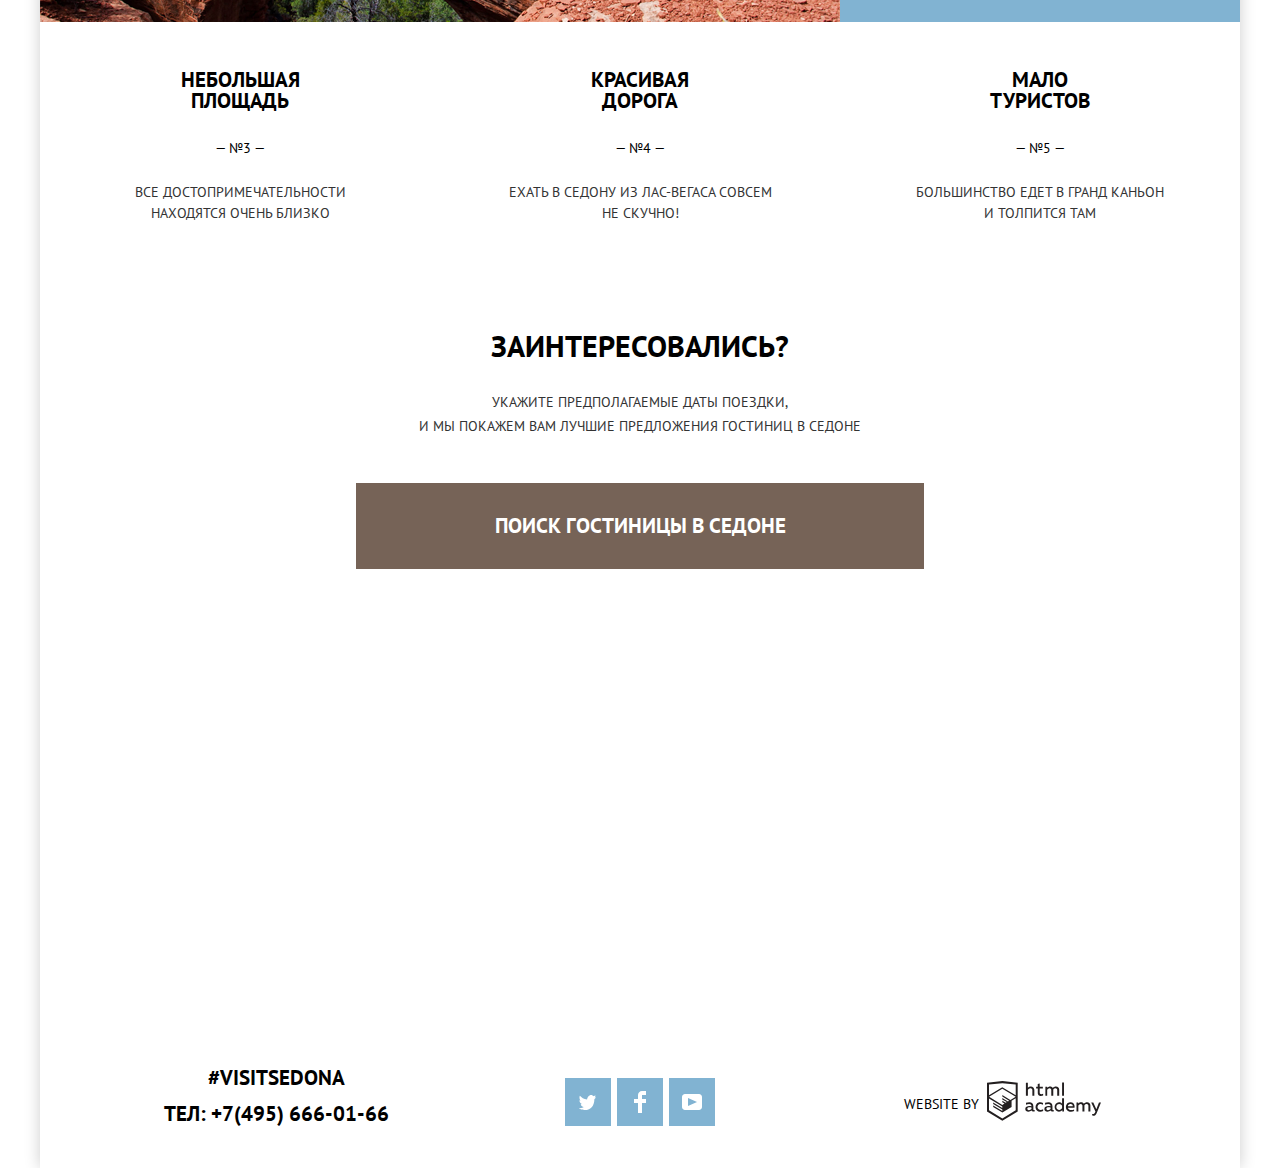
==== commit 068b8dea: "hw 18. Добавляем интерактивную карту" ====
--- a/index.html
+++ b/index.html
@@ -172,8 +172,7 @@
         </form>
       </div>
       <div>
-<!--        <iframe width="1200" height="465" src="https://www.google.com/maps/embed?pb=!1m18!1m12!1m3!1d11010.60610303686!2d-111.76680725628925!3d34.869472538985285!2m3!1f0!2f0!3f0!3m2!1i1024!2i768!4f13.1!3m3!1m2!1s0x872da1c0887cfcab%3A0x58ca19c5d9e35561!2sSedona!5e0!3m2!1sru!2sru!4v1603100053470!5m2!1sru!2sru" frameborder="0" style="border:0;" allowfullscreen="" aria-hidden="false" tabindex="0"></iframe>-->
-        <img src="img/map.png" width="1200" height="473" alt="Карта местности">
+        <iframe width="1200" height="465" src="https://www.google.com/maps/embed?pb=!1m18!1m12!1m3!1d11010.60610303686!2d-111.76680725628925!3d34.869472538985285!2m3!1f0!2f0!3f0!3m2!1i1024!2i768!4f13.1!3m3!1m2!1s0x872da1c0887cfcab%3A0x58ca19c5d9e35561!2sSedona!5e0!3m2!1sru!2sru!4v1603100053470!5m2!1sru!2sru" frameborder="0" style="border:0;" allowfullscreen="" aria-hidden="false" tabindex="0"></iframe>
       </div>
     </section>
   </main>
--- a/css/style.css
+++ b/css/style.css
@@ -341,11 +341,6 @@
 }
 
 .form {
-  /*width: 568px;*/
-  /*min-height: 395px;*/
-  /*position: absolute;*/
-  /*left: 50%;*/
-  /*transform: translate(-50%);*/
   background-color: var(--basic-white);
 }
 
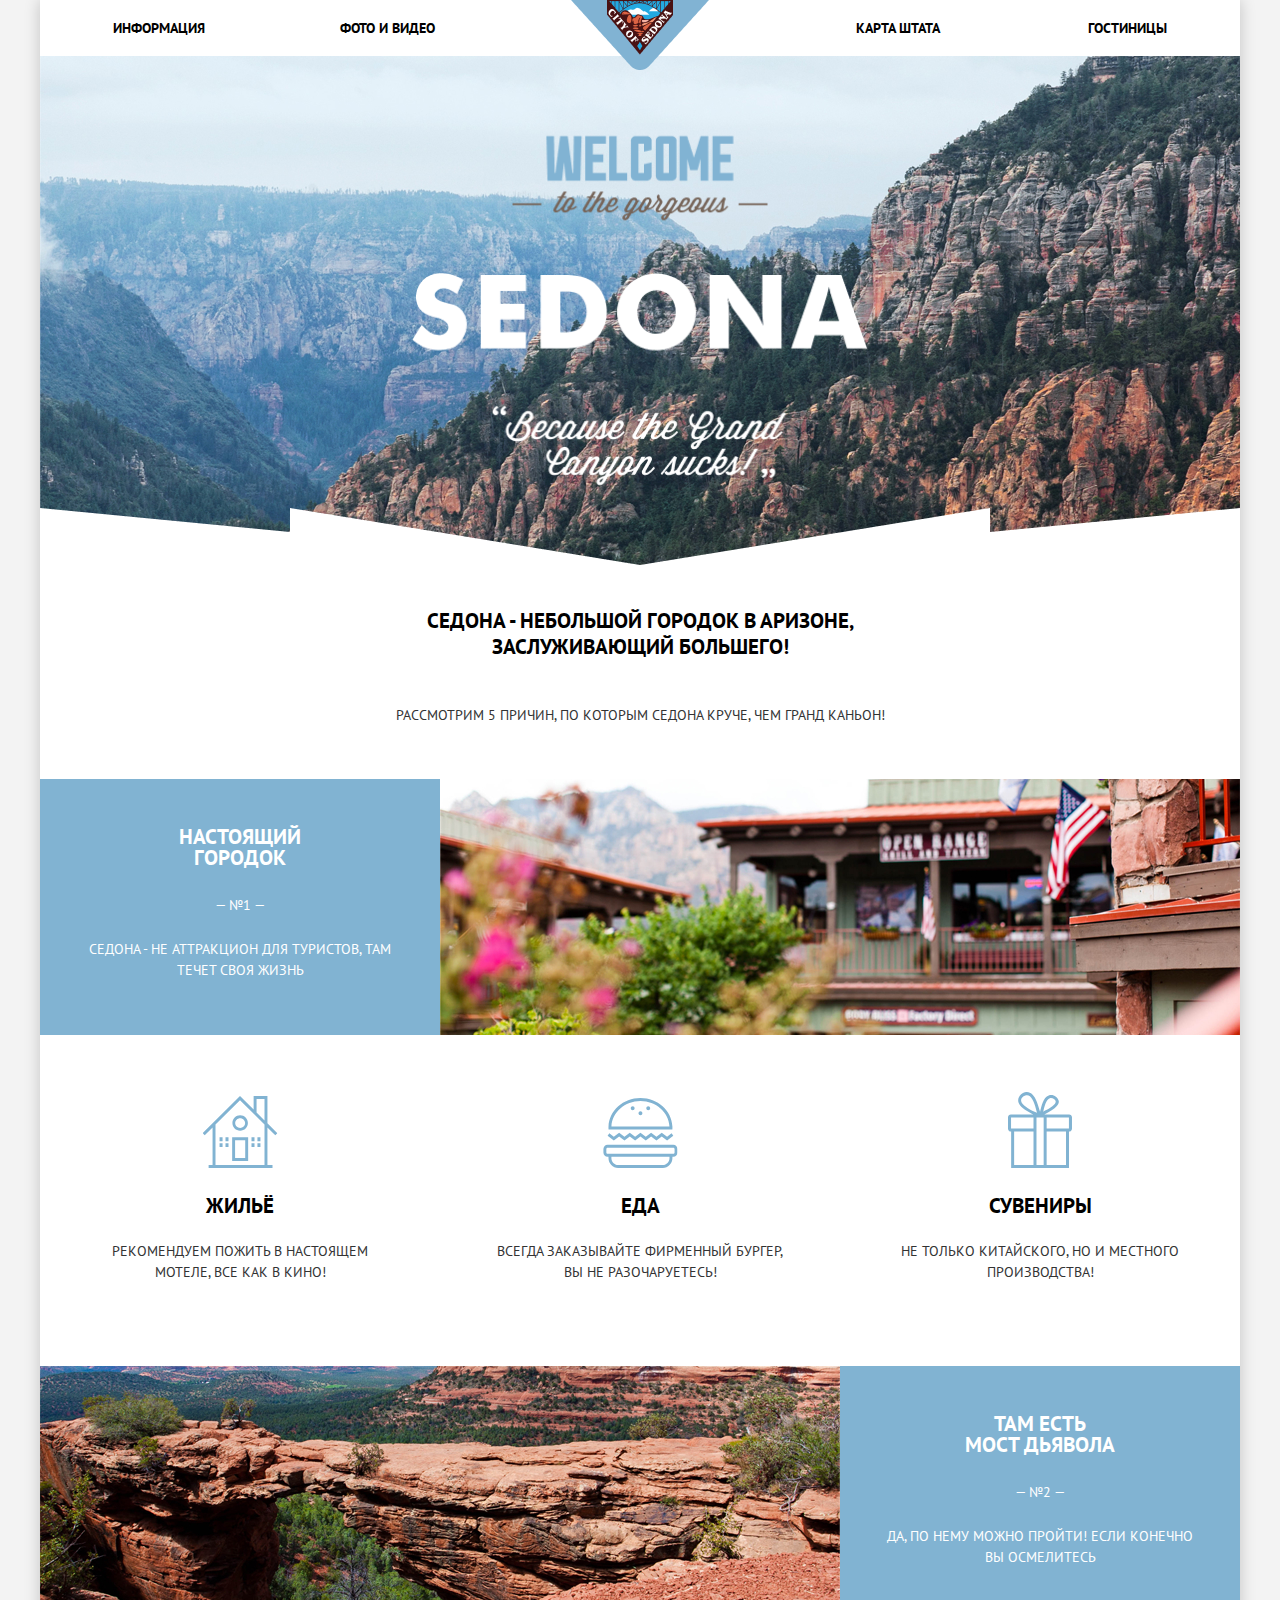
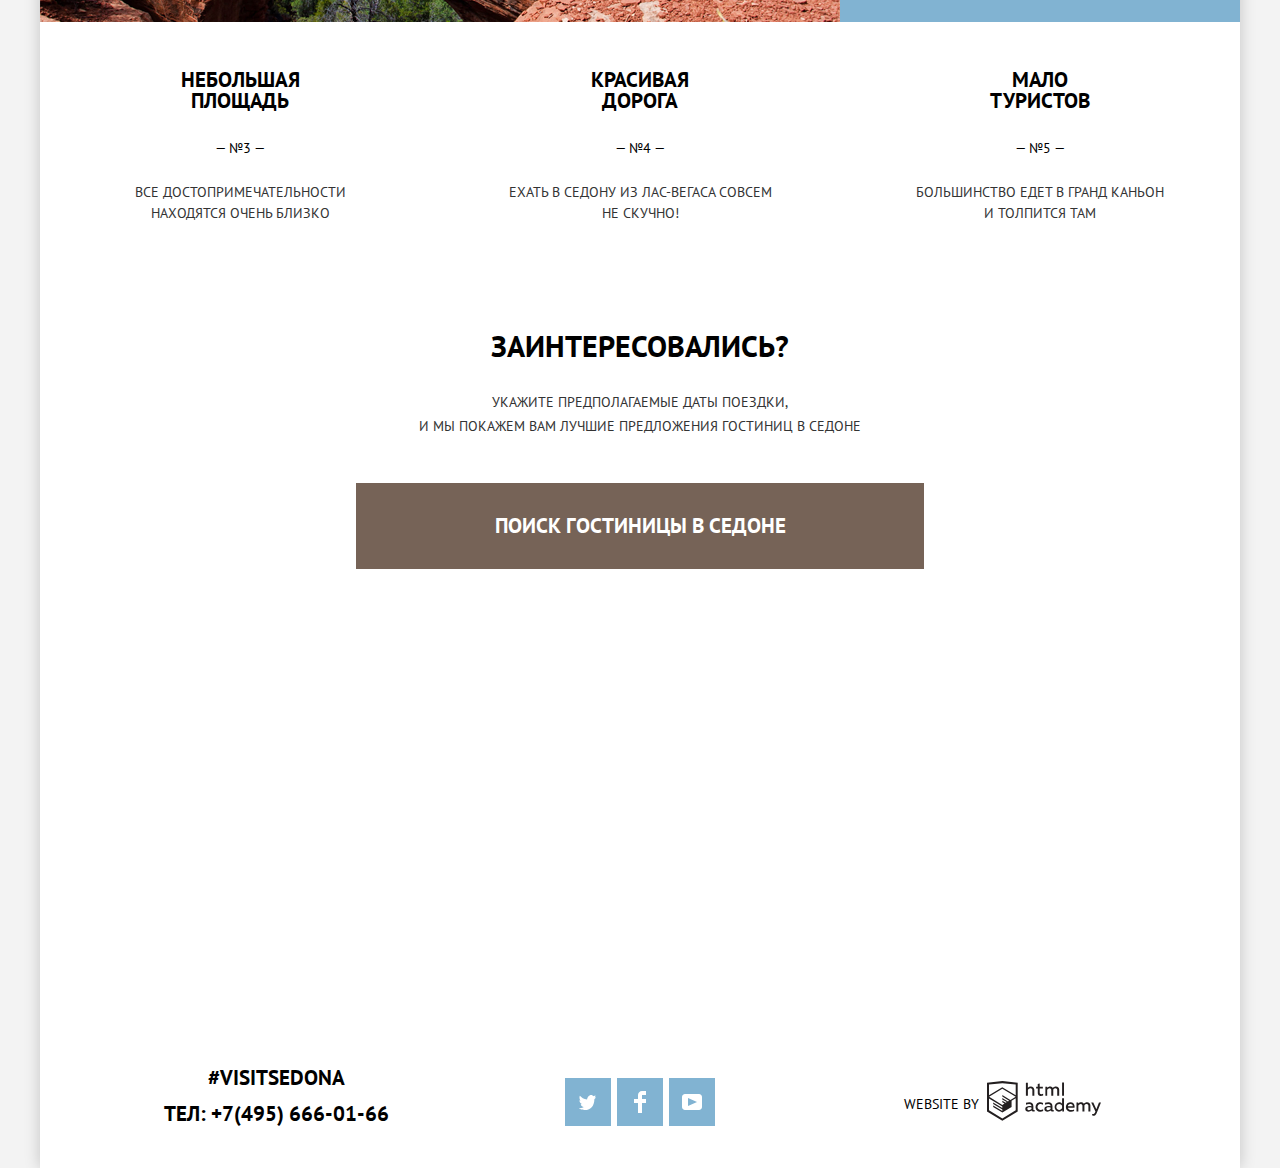
==== commit 0636ca2e: "Внес доработки согласно критериям" ====
--- a/index.html
+++ b/index.html
@@ -5,7 +5,7 @@
   <title>Седона - город в Аризоне</title>
   <link href="https://fonts.googleapis.com/css2?family=PT+Sans:wght@400;700&display=swap" rel="stylesheet">
   <link rel="stylesheet" href="css/normalize.css">
-  <link rel="stylesheet" href="css/style.css">
+  <link rel="stylesheet" href="css/style.min.css">
 </head>
 <body class="page-body">
 
@@ -13,7 +13,7 @@
   <header class="main-header">
     <nav class="main-navigation">
       <a class="main-header-logo" href="index.html">
-        <img src="img/logo-sedona.png" alt="Логотип сайта Седона">
+        <img src="img/logo-sedona.png" width="138" height="70" alt="Логотип сайта Седона">
       </a>
       <div class="main-navigation-wrapper">
         <ul class="site-navigation">
@@ -98,7 +98,7 @@
             <div class="form-row">
               <label for="date-arrival" class="form-label">Дата заезда:</label>
               <div class="form-box">
-                <input type="text" id="date-arrival" class="form-input" name="date-arrival" placeholder="24 апреля 2017" required>
+                <input type="text" id="date-arrival" class="form-input" name="date-arrival" placeholder="24 апреля 2017">
                 <button type="button" class="button button-control" aria-label="Выбрать дату заезда в календаре">
                   <svg aria-hidden="true" focusable="false" width="21" height="23" viewBox="0 0 21 23" fill="none" xmlns="http://www.w3.org/2000/svg">
                     <path fill-rule="evenodd" clip-rule="evenodd"
@@ -114,7 +114,7 @@
             <div class="form-row">
               <label for="date-departure" class="form-label">Дата выезда:</label>
               <div class="form-box">
-                <input type="text" id="date-departure" class="form-input" name="date-departure" placeholder="4 июля 2017" required>
+                <input type="text" id="date-departure" class="form-input" name="date-departure" placeholder="4 июля 2017">
                 <button type="button" class="button button-control" aria-label="Выбрать дату выезда в календаре">
                   <svg aria-hidden="true" focusable="false" width="21" height="23" viewBox="0 0 21 23" fill="none" xmlns="http://www.w3.org/2000/svg">
                     <path fill-rule="evenodd" clip-rule="evenodd"
@@ -136,7 +136,7 @@
                       <rect width="12" height="3" fill="#A9A9A9"/>
                     </svg>
                   </button>
-                  <input type="text" id="adults" class="form-input-number" name="adults" placeholder="2" required>
+                  <input type="text" id="adults" class="form-input-number" name="adults" placeholder="2">
                   <button type="button" class="button button-control" aria-label="Взрослые: увеличить количество">
                     <svg aria-hidden="true" focusable="false" width="11" height="11" viewBox="0 0 11 11" fill="none" xmlns="http://www.w3.org/2000/svg">
                       <path fill-rule="evenodd" clip-rule="evenodd"
@@ -154,7 +154,7 @@
                       <rect width="12" height="3" fill="#A9A9A9"/>
                     </svg>
                   </button>
-                  <input type="text" id="children" class="form-input-number" name="children" placeholder="0" required>
+                  <input type="text" id="children" class="form-input-number" name="children" placeholder="0">
                   <button type="button" class="button button-control" aria-label="Дети: увеличить количество">
                     <svg aria-hidden="true" focusable="false" width="11" height="11" viewBox="0 0 11 11" fill="none" xmlns="http://www.w3.org/2000/svg">
                       <path fill-rule="evenodd" clip-rule="evenodd"
@@ -172,7 +172,7 @@
         </form>
       </div>
       <div>
-        <iframe width="1200" height="465" src="https://www.google.com/maps/embed?pb=!1m18!1m12!1m3!1d11010.60610303686!2d-111.76680725628925!3d34.869472538985285!2m3!1f0!2f0!3f0!3m2!1i1024!2i768!4f13.1!3m3!1m2!1s0x872da1c0887cfcab%3A0x58ca19c5d9e35561!2sSedona!5e0!3m2!1sru!2sru!4v1603100053470!5m2!1sru!2sru" frameborder="0" style="border:0;" allowfullscreen="" aria-hidden="false" tabindex="0"></iframe>
+        <iframe width="1200" height="465" src="https://www.google.com/maps/embed?pb=!1m18!1m12!1m3!1d11010.60610303686!2d-111.76680725628925!3d34.869472538985285!2m3!1f0!2f0!3f0!3m2!1i1024!2i768!4f13.1!3m3!1m2!1s0x872da1c0887cfcab%3A0x58ca19c5d9e35561!2sSedona!5e0!3m2!1sru!2sru!4v1603100053470!5m2!1sru!2sru" style="border:0;" allowfullscreen="" aria-hidden="false" tabindex="0"></iframe>
       </div>
     </section>
   </main>
@@ -235,6 +235,6 @@
     </section>
   </footer>
 </div>
-<script src="js/modal.js"></script>
+<script src="js/modal.min.js"></script>
 </body>
 </html>
--- a/css/style.min.css
+++ b/css/style.min.css
@@ -0,0 +1 @@
+@keyframes fadeInDown{0%{opacity:0;transform:translateY(-200px)}to{opacity:1;transform:translateY(0)}}:root{--basic-black: #000000;--basic-black-opacity: rgba(0, 0, 0, 0.3);--basic-gray-dark: #333333;--basic-gray: #666666;--basic-gray-opacity: rgba(136, 136, 136, 0.1);--basic-gray-light: #cccccc;--basic-gray-lighter: #cacaca;--basic-white: #ffffff;--basic-white-light: #f2f2f2;--basic-white-opacity: rgba(255, 255, 255, 0.3);--special-error: #ff0000;--special-blue: #81b3d2;--special-blue-opacity: rgba(129, 179, 210, 0.3);--special-blue-hover: #669EC0;--special-blue-focus: #5496BD;--special-brown: #766357;--special-brown-hover: #604E43;--special-brown-focus: #503E33;--special-brown-active: #766357}html{box-sizing:border-box}*,::after,::before{box-sizing:inherit}body{min-width:1200px;margin:0;padding:0;font-family:'PT Sans',Arial,sans-serif;font-size:14px;font-weight:400;background-color:var(--basic-white)}.page a{text-decoration:none}img{max-width:100%;height:auto;display:block}.visually-hidden{position:absolute;width:1px;height:1px;margin:-1px;border:0;padding:0;white-space:nowrap;clip-path:inset(100%);clip:rect(0 0 0 0);overflow:hidden}.button,body{line-height:26px;text-transform:uppercase}.button{color:var(--basic-white);font-size:21px;font-weight:700;border:0;outline:0}.page{height:100%}.page-body{min-height:100%;display:grid;grid-template-rows:min-content 1fr min-content;align-content:start;background-color:var(--basic-gray-opacity)}.main-wrapper{width:1200px;margin:0 auto;padding:0;box-shadow:0 0 15px rgba(0,0,0,.2);background-color:var(--basic-white)}.main-navigation{position:relative;font-weight:700;color:var(--basic-black)}.main-header-logo{position:absolute;left:50%;transform:translateX(-50%);z-index:1}.main-navigation-wrapper{padding:0 73px;background-color:inherit}.site-navigation{display:grid;grid-template-columns:227px 227px 1fr 227px 227px;list-style:none;margin:0;padding:0}.site-navigation .link{min-height:56px;display:flex;align-items:center}.link-left{justify-content:flex-start}.link-right{justify-content:flex-end}.site-navigation .link-gap{grid-column:4/5}.site-navigation a,body{color:var(--basic-black)}.site-navigation a:hover{color:var(--special-blue)}.site-navigation a:focus{color:var(--basic-black);opacity:.3}.link-active a{color:var(--special-brown-active)}.welcome{text-align:center}.welcome-image{background-color:var(--basic-gray-light);background-image:url(../img/mask-welcome.png),url(../img/background-welcome.jpg);background-repeat:no-repeat;background-position:center bottom,center top;min-height:509px;position:relative}.welcome-image img{position:absolute;top:50%;left:50%;transform:translate(-50%,-50%)}.features-item h3,.welcome h1{margin-top:43px;margin-bottom:42px;font-size:21px;font-weight:700}.welcome p{margin-bottom:51px;color:var(--basic-gray-dark)}.features-row{display:grid;grid-template-columns:1fr 1fr 1fr}.features-image-left{grid-column:1/3}.features-image-right{grid-column:2/-1}.features-item{min-height:256px;display:flex;flex-direction:column;align-items:center;text-align:center}.features-item h3{margin-top:47px;margin-bottom:27px;width:151px;line-height:21px}.features-item span{line-height:21px}.features-item p{margin-top:23px;line-height:21px}.features-item-fill{background-color:var(--special-blue);color:var(--basic-white)}.features-item-clear{background-color:var(--basic-white)}.features-item-clear h3{color:var(--basic-black)}.features-advice-item p,.features-item-clear p{color:var(--basic-gray-dark)}.features-advice-item{min-height:331px;padding-top:160px;position:relative;text-align:center}.features-advice-item::before{content:'';position:absolute;width:75px;height:72px;left:50%;bottom:198px;transform:translate(-50%);background-repeat:no-repeat;background-position:0 0}.advice-item-housing::before{background-image:url(../img/housing.svg)}.advice-item-food::before{height:70px;background-image:url(../img/food.svg)}.advice-item-souvenirs::before{width:64px;height:77px;background-image:url(../img/souvenirs.svg)}.features-advice-item h3{margin:0;color:var(--basic-black);font-size:21px;font-weight:700;line-height:21px}.features-advice-item p{margin-top:25px;line-height:21px}.map{padding-top:55px;text-align:center}.appointment-title{margin-top:0;margin-bottom:31px;font-weight:700;font-size:30px}.appointment-info{margin-bottom:45px;color:var(--basic-gray-dark);line-height:24px}.button-search-hotel{min-width:568px;min-height:86px;background-color:var(--special-brown)}.button-search-hotel:hover{background-color:var(--special-brown-hover)}.button-search-hotel:focus{background-color:var(--special-brown-focus);color:var(--basic-white-opacity)}.form-content{position:relative}.form{background-color:var(--basic-white)}.form-inner{min-height:inherit;padding:54px 56px 55px}.form-row{display:flex;justify-content:space-between;align-items:center;margin-bottom:30px}.form-row-btn{margin-bottom:0}.form-group{display:flex;align-items:center}.form-box,.form-box-sm{height:38px;display:flex;background-color:var(--basic-white-light)}.form-box{width:346px;justify-content:space-between;align-items:center}.form-box-sm{width:114px}.form-label{font-weight:700}.form-label-adults{margin-right:40px}.form-label-childs{margin-right:27px}.form-input{flex-grow:1;padding:6px 12px}.form-input-number{width:38px;padding-left:15px}.form-input,.form-input-number{background-color:inherit;border:0;font-size:14px;line-height:26px;font-weight:700;text-transform:uppercase;color:var(--basic-black)}.form-input-number::placeholder,.form-input::placeholder{color:var(--basic-black)}.button-control{width:38px;height:inherit;display:flex;justify-content:center;align-items:center;cursor:pointer}.button-control:hover path,.button-control:hover rect{fill:var(--basic-black)}.button-control:focus path,.button-control:focus rect{fill:var(--special-blue)}.form-submit{width:100%;height:58px;margin-top:24px;border:0;background-color:var(--special-blue);font-size:21px;font-weight:700;line-height:26px;text-transform:uppercase;color:var(--basic-white)}.form-submit:hover{background-color:var(--special-blue-hover)}.form-submit:focus{background-color:var(--special-blue-focus);color:var(--basic-white-opacity)}.search-filter{min-height:217px;padding:26px 73px 18px 70px;background-image:url(../img/background-search.jpg);background-repeat:no-repeat;background-position:top center;background-color:var(--special-blue)}.form-settings{display:flex}.search-filter fieldset{padding:0;border:0}.search-filter label,.search-filter legend{font-size:16px;line-height:21px;font-weight:700;color:var(--basic-white)}.search-filter label{position:relative;display:block;cursor:pointer;user-select:none;font-size:14px;font-weight:400}.filter-input:focus+label::before{border-color:var(--special-brown-active);outline:thin dotted;outline:5px auto -webkit-focus-ring-color}.filter-input-checkbox+label::before{content:"";position:absolute;left:-40px;top:0;width:27px;height:23px;background-image:url(../img/checkbox-off.svg);background-repeat:no-repeat;background-position:0 0}.filter-input-checkbox:checked+label::before{background-image:url(../img/checkbox-on.svg)}.filter-input-checkbox:disabled:not(:checked)+label::before{background-image:url(../img/checkbox-off-disabled.svg)}.filter-input-checkbox:disabled:checked+label::before{background-image:url(../img/checkbox-on-disabled.svg)}.search-filter ul{padding:0;margin-top:25px;list-style:none}.filter-option{margin-bottom:25px;padding-left:40px}.filter-option:last-child{margin-bottom:0}.type-housing{margin-left:120px}.filter-range{flex-grow:1;display:flex;justify-content:flex-end}.filter-range fieldset{width:317px;margin:0}.range-wrapper{margin:11px 0 25px}.price-controls{height:36px;margin-bottom:11px;display:flex;justify-content:space-between;align-items:center;border:2px solid var(--basic-white);border-radius:2px;position:relative}.price-controls:before{content:"";width:2px;height:22px;position:absolute;top:50%;left:50%;transform:translate(-50%,-50%);background-color:var(--basic-white)}.price-controls .max-price,.price-controls .min-price{width:50%;display:flex}.price-controls .min-price{padding-left:63px}.price-controls .max-price{padding-left:54px}.price-controls label{line-height:21px}.price-controls input{width:60%;padding-left:5px;color:var(--basic-white);border:0;background-color:transparent;font-family:inherit;font-size:inherit}.price-controls input[name=max-price]{padding-left:4px}.range-controls{position:relative;height:20px;padding-top:9px}.range-controls .scale{height:2px;background:var(--basic-white-opacity)}.range-controls .bar{width:255px;height:2px;background:var(--basic-white)}.range-controls .toggle{position:absolute;top:0;left:0;width:19px;height:19px;padding:0;border:8px solid var(--basic-white);background-color:var(--basic-gray);border-radius:50%;box-shadow:0 2px 1px 0 var(--basic-gray);cursor:pointer}.range-controls .toggle:hover{transform:scale(1.1)}.range-controls .toggle-min{left:0}.range-controls .toggle-max{left:253px}.filter-btn{display:flex;justify-content:center;padding-right:10px}.filter-button{padding:5px 34px;background-color:transparent;border:2px solid var(--basic-white);border-radius:2px;font-size:14px;line-height:21px;cursor:pointer}.filter-button:hover{background-color:var(--basic-white);color:var(--basic-black)}.filter-button:focus{background-color:var(--basic-white);color:var(--basic-black)}.search-result{padding:0 73px}.search-result-sort{display:flex;align-items:center;padding:8px 0}.find-total-text{font-size:21px;font-weight:700;margin-left:1px;margin-right:47px}.find-sort-text,.result-sort-list{font-size:12px;line-height:18px}.find-sort-text{margin-top:7px;margin-right:40px}.result-sort-list{list-style:none;padding:0;display:flex}.result-sort-item{color:var(--basic-black-opacity);cursor:pointer;margin-right:33px}.result-content-item h3:hover,.result-sort-item-active,.result-sort-item:hover{color:var(--special-blue)}.result-sort-item:active{color:var(--basic-black)}.sort-arrows{flex-grow:1;display:flex;justify-content:flex-end;align-items:center}.sort-arrow{margin-top:5px}.sort-arrow path{fill:var(--basic-gray-lighter)}.sort-arrow:hover path{fill:var(--basic-black)}.sort-arrow:focus path{fill:var(--special-blue)}.sort-arrow-down{margin-left:12px}.copyright-link:hover path,.sort-arrow-active path{fill:var(--special-blue)}.result-content-list{list-style:none;margin:0;padding:0}.result-content-item{padding-top:31px;padding-bottom:31px;display:grid;grid-template-columns:max-content 1fr;gap:30px}.house span{display:inline-block;vertical-align:middle}.house .house-type{width:90px}.house .price{margin-left:20px}.result-item-title{display:flex;justify-content:space-between;align-items:center}.result-content-item h3{font-size:21px;font-weight:700;margin:-5px 0 0;cursor:pointer}.result-content-item h3:active{color:var(--basic-black-opacity)}.result-content-item p{line-height:21px;color:var(--basic-gray-dark);margin:0}.result-content-item .rating{margin-right:11px;line-height:21px;color:var(--basic-gray)}.result-item-img{height:90px}.result-item-title{margin-bottom:5px}.star{display:inline-block;vertical-align:top;background-image:url(../img/star.svg);background-repeat:no-repeat;width:19px;height:17px}.result-content-buttons{display:flex;justify-content:space-between;align-items:center;margin-top:15px}.button-result{font-size:14px;font-weight:700}.button-result-reservation{margin-left:2px;padding:5px 18px;background-color:var(--special-brown)}.button-result-reservation:hover{background-color:var(--special-brown-hover)}.button-result-reservation:focus{background-color:var(--special-brown-focus);color:var(--basic-white-opacity)}.button-result-details{padding:5px 17px;background-color:var(--special-blue)}.button-result-details:hover{background-color:var(--special-blue-hover)}.button-result-details:focus{background-color:var(--special-blue-focus);color:var(--basic-white-opacity)}.footer-contacts-list{padding:0 55px;display:flex}.footer-contacts-item{width:calc(100%/3)}.main-footer{color:var(--basic-black);text-align:center}.footer-phone-text{margin-top:23px;font-weight:700;font-size:21px;line-height:26px}.footer-phone-text a{display:inline-block;vertical-align:middle;margin-top:10px;color:var(--basic-black)}.footer-social{padding-top:36px;padding-bottom:37px;display:flex;justify-content:center}.footer-social ul{margin:0;padding:0;width:150px;display:flex;justify-content:space-between;flex-wrap:wrap;list-style:none}.footer-social li{margin-bottom:5px;min-height:48px}.footer-social .social-button{width:46px;height:48px;display:flex;justify-content:center;align-items:center;background-color:var(--special-blue);color:var(--basic-black)}.social-button:hover{background-color:var(--special-blue-hover)}.social-button:focus{background-color:var(--special-blue-focus)}.social-button:focus svg{fill:var(--special-blue-opacity)}.footer-copyright,.footer-copyright-text{display:flex;justify-content:center;align-items:center}.footer-copyright{min-height:120px}.footer-copyright .copyright-link{color:var(--basic-black);font-size:14px;line-height:26px}.footer-copyright-text{margin-top:12px}.copyright-link{display:block;min-height:41px;margin-left:8px}.copyright-link:focus path{fill:var(--basic-gray-light)}.modal-find{width:568px;min-height:395px;position:absolute;left:50%;transform:translate(-50%);overflow:hidden;text-align:center}.form-hide{display:none}.form-input-empty{border:2px solid var(--special-error)}.animate{animation-duration:1s;animation-fill-mode:both}.fadeInDown{display:block;animation-name:fadeInDown}.button-find-hotel{background-color:var(--special-blue)}.button-find-hotel:hover{background-color:var(--special-blue-hover)}.button-find-hotel:focus{background-color:var(--special-blue-focus);color:var(--basic-white-opacity)}
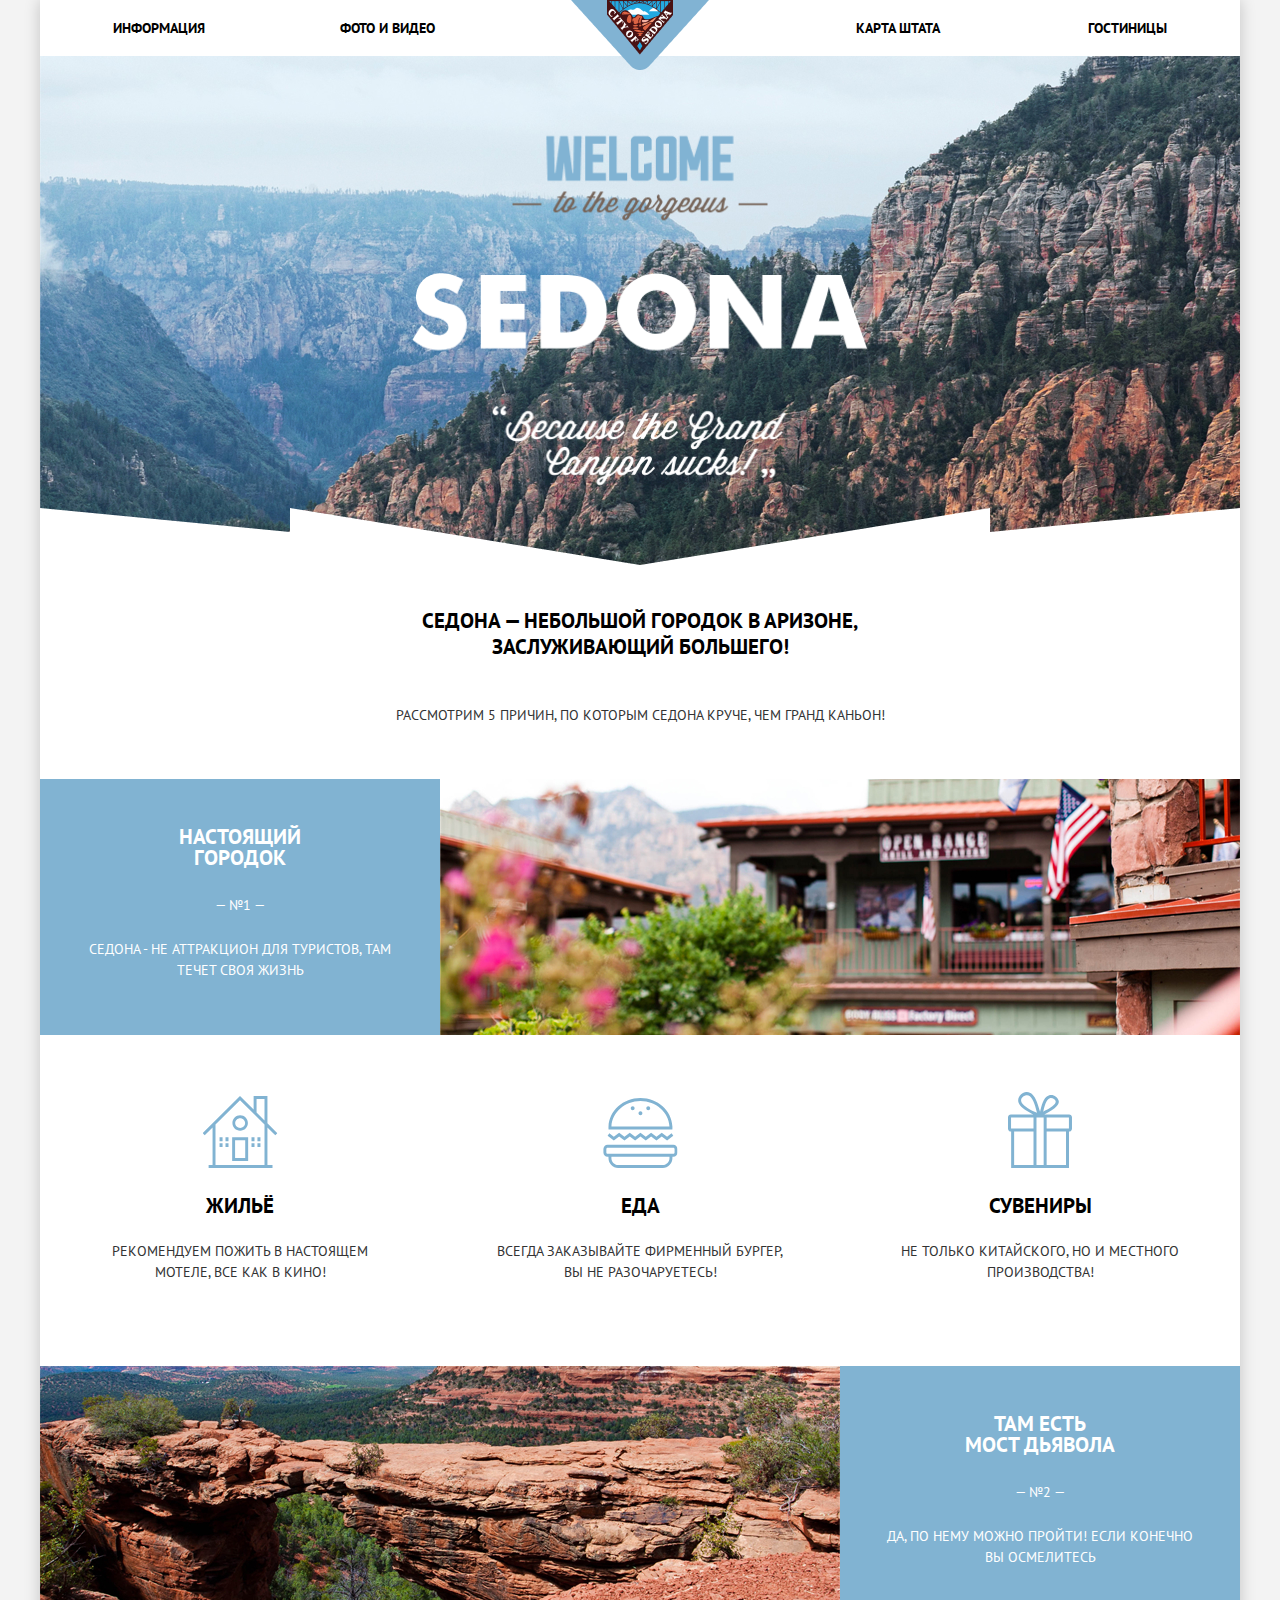
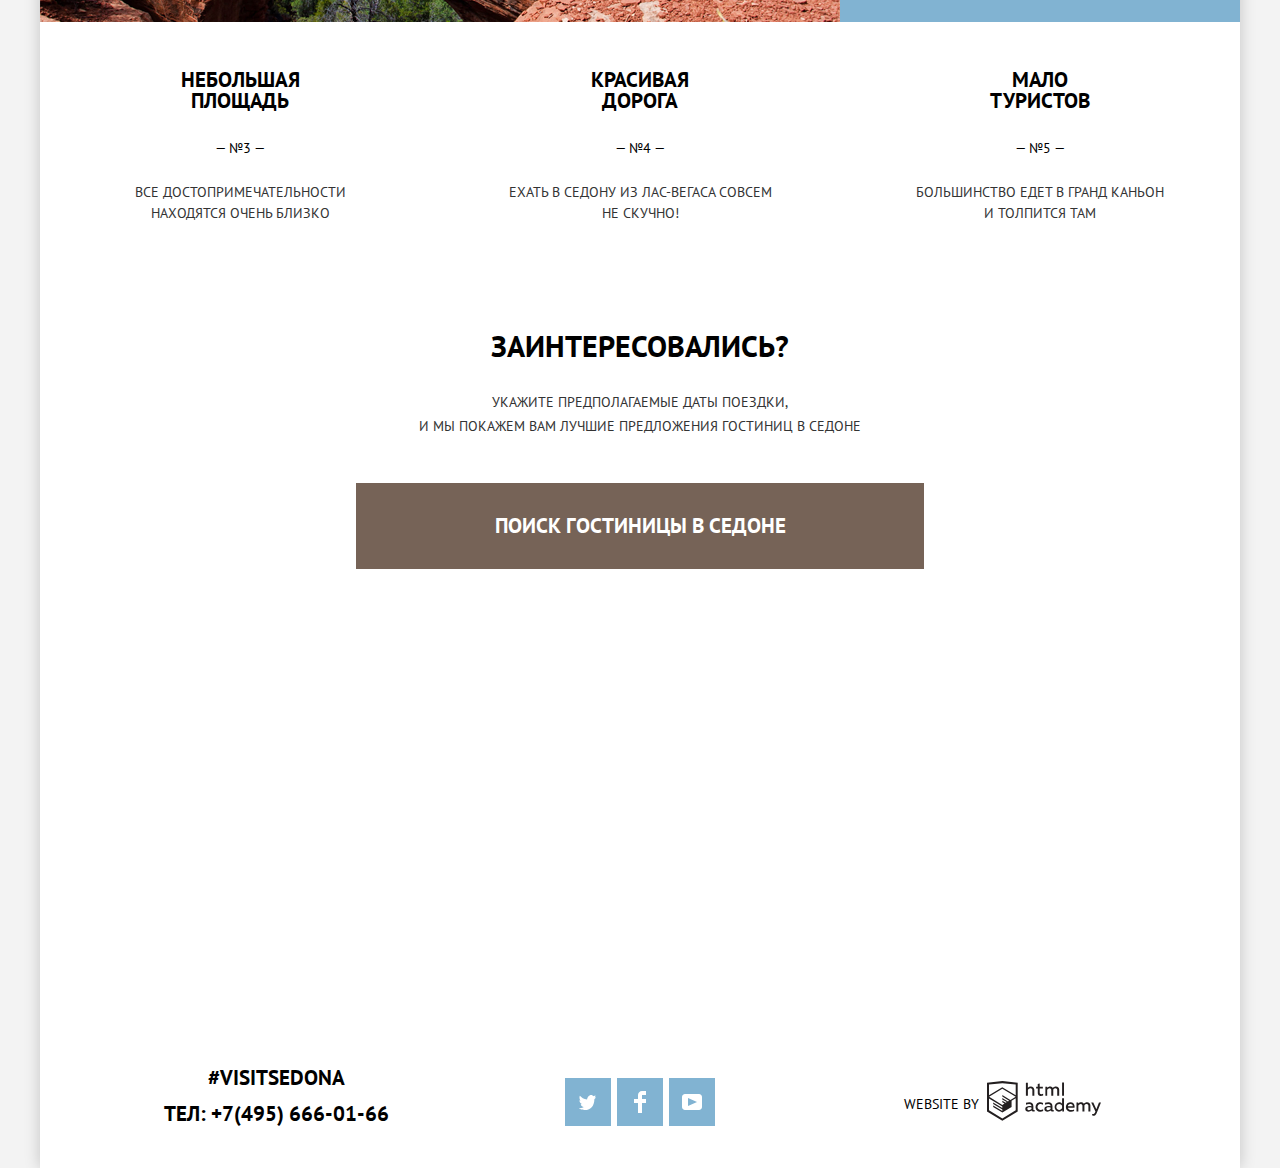
==== commit 06be0fd3: "ПР 20" ====
--- a/index.html
+++ b/index.html
@@ -30,7 +30,7 @@
       <div class="welcome-image">
         <img src="img/intro-welcome.png" width="456" height="350" alt="Приглашение в город Седона">
       </div>
-      <h1>Седона - небольшой городок в Аризоне,<br>заслуживающий большего!</h1>
+      <h1>Седона &mdash; небольшой городок в Аризоне,<br>заслуживающий большего!</h1>
       <p>Рассмотрим 5 причин, по которым Седона круче, чем Гранд Каньон!</p>
     </section>
     <section class="features">
@@ -98,7 +98,7 @@
             <div class="form-row">
               <label for="date-arrival" class="form-label">Дата заезда:</label>
               <div class="form-box">
-                <input type="text" id="date-arrival" class="form-input" name="date-arrival" placeholder="24 апреля 2017">
+                <input type="text" id="date-arrival" class="form-input" name="date-arrival" placeholder="24 апреля 2017" required>
                 <button type="button" class="button button-control" aria-label="Выбрать дату заезда в календаре">
                   <svg aria-hidden="true" focusable="false" width="21" height="23" viewBox="0 0 21 23" fill="none" xmlns="http://www.w3.org/2000/svg">
                     <path fill-rule="evenodd" clip-rule="evenodd"
@@ -114,7 +114,7 @@
             <div class="form-row">
               <label for="date-departure" class="form-label">Дата выезда:</label>
               <div class="form-box">
-                <input type="text" id="date-departure" class="form-input" name="date-departure" placeholder="4 июля 2017">
+                <input type="text" id="date-departure" class="form-input" name="date-departure" placeholder="4 июля 2017" required>
                 <button type="button" class="button button-control" aria-label="Выбрать дату выезда в календаре">
                   <svg aria-hidden="true" focusable="false" width="21" height="23" viewBox="0 0 21 23" fill="none" xmlns="http://www.w3.org/2000/svg">
                     <path fill-rule="evenodd" clip-rule="evenodd"
@@ -136,7 +136,7 @@
                       <rect width="12" height="3" fill="#A9A9A9"/>
                     </svg>
                   </button>
-                  <input type="text" id="adults" class="form-input-number" name="adults" placeholder="2">
+                  <input type="text" id="adults" class="form-input-number" name="adults" placeholder="2" required>
                   <button type="button" class="button button-control" aria-label="Взрослые: увеличить количество">
                     <svg aria-hidden="true" focusable="false" width="11" height="11" viewBox="0 0 11 11" fill="none" xmlns="http://www.w3.org/2000/svg">
                       <path fill-rule="evenodd" clip-rule="evenodd"
@@ -154,7 +154,7 @@
                       <rect width="12" height="3" fill="#A9A9A9"/>
                     </svg>
                   </button>
-                  <input type="text" id="children" class="form-input-number" name="children" placeholder="0">
+                  <input type="text" id="children" class="form-input-number" name="children" placeholder="0" required>
                   <button type="button" class="button button-control" aria-label="Дети: увеличить количество">
                     <svg aria-hidden="true" focusable="false" width="11" height="11" viewBox="0 0 11 11" fill="none" xmlns="http://www.w3.org/2000/svg">
                       <path fill-rule="evenodd" clip-rule="evenodd"
@@ -171,8 +171,11 @@
           </div>
         </form>
       </div>
-      <div>
-        <iframe width="1200" height="465" src="https://www.google.com/maps/embed?pb=!1m18!1m12!1m3!1d11010.60610303686!2d-111.76680725628925!3d34.869472538985285!2m3!1f0!2f0!3f0!3m2!1i1024!2i768!4f13.1!3m3!1m2!1s0x872da1c0887cfcab%3A0x58ca19c5d9e35561!2sSedona!5e0!3m2!1sru!2sru!4v1603100053470!5m2!1sru!2sru" style="border:0;" allowfullscreen="" aria-hidden="false" tabindex="0"></iframe>
+      <div class="map-view">
+        <noscript>
+          <img src="img/map.png" width="1200" height="473" alt="Карта местности">
+        </noscript>
+        <iframe width="1200" height="473" src="https://www.google.com/maps/embed?pb=!1m18!1m12!1m3!1d11010.60610303686!2d-111.76680725628925!3d34.869472538985285!2m3!1f0!2f0!3f0!3m2!1i1024!2i768!4f13.1!3m3!1m2!1s0x872da1c0887cfcab%3A0x58ca19c5d9e35561!2sSedona!5e0!3m2!1sru!2sru!4v1603100053470!5m2!1sru!2sru" style="border:0;" allowfullscreen="" aria-hidden="false" tabindex="0"></iframe>
       </div>
     </section>
   </main>
--- a/css/style.min.css
+++ b/css/style.min.css
@@ -1 +1 @@
-@keyframes fadeInDown{0%{opacity:0;transform:translateY(-200px)}to{opacity:1;transform:translateY(0)}}:root{--basic-black: #000000;--basic-black-opacity: rgba(0, 0, 0, 0.3);--basic-gray-dark: #333333;--basic-gray: #666666;--basic-gray-opacity: rgba(136, 136, 136, 0.1);--basic-gray-light: #cccccc;--basic-gray-lighter: #cacaca;--basic-white: #ffffff;--basic-white-light: #f2f2f2;--basic-white-opacity: rgba(255, 255, 255, 0.3);--special-error: #ff0000;--special-blue: #81b3d2;--special-blue-opacity: rgba(129, 179, 210, 0.3);--special-blue-hover: #669EC0;--special-blue-focus: #5496BD;--special-brown: #766357;--special-brown-hover: #604E43;--special-brown-focus: #503E33;--special-brown-active: #766357}html{box-sizing:border-box}*,::after,::before{box-sizing:inherit}body{min-width:1200px;margin:0;padding:0;font-family:'PT Sans',Arial,sans-serif;font-size:14px;font-weight:400;background-color:var(--basic-white)}.page a{text-decoration:none}img{max-width:100%;height:auto;display:block}.visually-hidden{position:absolute;width:1px;height:1px;margin:-1px;border:0;padding:0;white-space:nowrap;clip-path:inset(100%);clip:rect(0 0 0 0);overflow:hidden}.button,body{line-height:26px;text-transform:uppercase}.button{color:var(--basic-white);font-size:21px;font-weight:700;border:0;outline:0}.page{height:100%}.page-body{min-height:100%;display:grid;grid-template-rows:min-content 1fr min-content;align-content:start;background-color:var(--basic-gray-opacity)}.main-wrapper{width:1200px;margin:0 auto;padding:0;box-shadow:0 0 15px rgba(0,0,0,.2);background-color:var(--basic-white)}.main-navigation{position:relative;font-weight:700;color:var(--basic-black)}.main-header-logo{position:absolute;left:50%;transform:translateX(-50%);z-index:1}.main-navigation-wrapper{padding:0 73px;background-color:inherit}.site-navigation{display:grid;grid-template-columns:227px 227px 1fr 227px 227px;list-style:none;margin:0;padding:0}.site-navigation .link{min-height:56px;display:flex;align-items:center}.link-left{justify-content:flex-start}.link-right{justify-content:flex-end}.site-navigation .link-gap{grid-column:4/5}.site-navigation a,body{color:var(--basic-black)}.site-navigation a:hover{color:var(--special-blue)}.site-navigation a:focus{color:var(--basic-black);opacity:.3}.link-active a{color:var(--special-brown-active)}.welcome{text-align:center}.welcome-image{background-color:var(--basic-gray-light);background-image:url(../img/mask-welcome.png),url(../img/background-welcome.jpg);background-repeat:no-repeat;background-position:center bottom,center top;min-height:509px;position:relative}.welcome-image img{position:absolute;top:50%;left:50%;transform:translate(-50%,-50%)}.features-item h3,.welcome h1{margin-top:43px;margin-bottom:42px;font-size:21px;font-weight:700}.welcome p{margin-bottom:51px;color:var(--basic-gray-dark)}.features-row{display:grid;grid-template-columns:1fr 1fr 1fr}.features-image-left{grid-column:1/3}.features-image-right{grid-column:2/-1}.features-item{min-height:256px;display:flex;flex-direction:column;align-items:center;text-align:center}.features-item h3{margin-top:47px;margin-bottom:27px;width:151px;line-height:21px}.features-item span{line-height:21px}.features-item p{margin-top:23px;line-height:21px}.features-item-fill{background-color:var(--special-blue);color:var(--basic-white)}.features-item-clear{background-color:var(--basic-white)}.features-item-clear h3{color:var(--basic-black)}.features-advice-item p,.features-item-clear p{color:var(--basic-gray-dark)}.features-advice-item{min-height:331px;padding-top:160px;position:relative;text-align:center}.features-advice-item::before{content:'';position:absolute;width:75px;height:72px;left:50%;bottom:198px;transform:translate(-50%);background-repeat:no-repeat;background-position:0 0}.advice-item-housing::before{background-image:url(../img/housing.svg)}.advice-item-food::before{height:70px;background-image:url(../img/food.svg)}.advice-item-souvenirs::before{width:64px;height:77px;background-image:url(../img/souvenirs.svg)}.features-advice-item h3{margin:0;color:var(--basic-black);font-size:21px;font-weight:700;line-height:21px}.features-advice-item p{margin-top:25px;line-height:21px}.map{padding-top:55px;text-align:center}.appointment-title{margin-top:0;margin-bottom:31px;font-weight:700;font-size:30px}.appointment-info{margin-bottom:45px;color:var(--basic-gray-dark);line-height:24px}.button-search-hotel{min-width:568px;min-height:86px;background-color:var(--special-brown)}.button-search-hotel:hover{background-color:var(--special-brown-hover)}.button-search-hotel:focus{background-color:var(--special-brown-focus);color:var(--basic-white-opacity)}.form-content{position:relative}.form{background-color:var(--basic-white)}.form-inner{min-height:inherit;padding:54px 56px 55px}.form-row{display:flex;justify-content:space-between;align-items:center;margin-bottom:30px}.form-row-btn{margin-bottom:0}.form-group{display:flex;align-items:center}.form-box,.form-box-sm{height:38px;display:flex;background-color:var(--basic-white-light)}.form-box{width:346px;justify-content:space-between;align-items:center}.form-box-sm{width:114px}.form-label{font-weight:700}.form-label-adults{margin-right:40px}.form-label-childs{margin-right:27px}.form-input{flex-grow:1;padding:6px 12px}.form-input-number{width:38px;padding-left:15px}.form-input,.form-input-number{background-color:inherit;border:0;font-size:14px;line-height:26px;font-weight:700;text-transform:uppercase;color:var(--basic-black)}.form-input-number::placeholder,.form-input::placeholder{color:var(--basic-black)}.button-control{width:38px;height:inherit;display:flex;justify-content:center;align-items:center;cursor:pointer}.button-control:hover path,.button-control:hover rect{fill:var(--basic-black)}.button-control:focus path,.button-control:focus rect{fill:var(--special-blue)}.form-submit{width:100%;height:58px;margin-top:24px;border:0;background-color:var(--special-blue);font-size:21px;font-weight:700;line-height:26px;text-transform:uppercase;color:var(--basic-white)}.form-submit:hover{background-color:var(--special-blue-hover)}.form-submit:focus{background-color:var(--special-blue-focus);color:var(--basic-white-opacity)}.search-filter{min-height:217px;padding:26px 73px 18px 70px;background-image:url(../img/background-search.jpg);background-repeat:no-repeat;background-position:top center;background-color:var(--special-blue)}.form-settings{display:flex}.search-filter fieldset{padding:0;border:0}.search-filter label,.search-filter legend{font-size:16px;line-height:21px;font-weight:700;color:var(--basic-white)}.search-filter label{position:relative;display:block;cursor:pointer;user-select:none;font-size:14px;font-weight:400}.filter-input:focus+label::before{border-color:var(--special-brown-active);outline:thin dotted;outline:5px auto -webkit-focus-ring-color}.filter-input-checkbox+label::before{content:"";position:absolute;left:-40px;top:0;width:27px;height:23px;background-image:url(../img/checkbox-off.svg);background-repeat:no-repeat;background-position:0 0}.filter-input-checkbox:checked+label::before{background-image:url(../img/checkbox-on.svg)}.filter-input-checkbox:disabled:not(:checked)+label::before{background-image:url(../img/checkbox-off-disabled.svg)}.filter-input-checkbox:disabled:checked+label::before{background-image:url(../img/checkbox-on-disabled.svg)}.search-filter ul{padding:0;margin-top:25px;list-style:none}.filter-option{margin-bottom:25px;padding-left:40px}.filter-option:last-child{margin-bottom:0}.type-housing{margin-left:120px}.filter-range{flex-grow:1;display:flex;justify-content:flex-end}.filter-range fieldset{width:317px;margin:0}.range-wrapper{margin:11px 0 25px}.price-controls{height:36px;margin-bottom:11px;display:flex;justify-content:space-between;align-items:center;border:2px solid var(--basic-white);border-radius:2px;position:relative}.price-controls:before{content:"";width:2px;height:22px;position:absolute;top:50%;left:50%;transform:translate(-50%,-50%);background-color:var(--basic-white)}.price-controls .max-price,.price-controls .min-price{width:50%;display:flex}.price-controls .min-price{padding-left:63px}.price-controls .max-price{padding-left:54px}.price-controls label{line-height:21px}.price-controls input{width:60%;padding-left:5px;color:var(--basic-white);border:0;background-color:transparent;font-family:inherit;font-size:inherit}.price-controls input[name=max-price]{padding-left:4px}.range-controls{position:relative;height:20px;padding-top:9px}.range-controls .scale{height:2px;background:var(--basic-white-opacity)}.range-controls .bar{width:255px;height:2px;background:var(--basic-white)}.range-controls .toggle{position:absolute;top:0;left:0;width:19px;height:19px;padding:0;border:8px solid var(--basic-white);background-color:var(--basic-gray);border-radius:50%;box-shadow:0 2px 1px 0 var(--basic-gray);cursor:pointer}.range-controls .toggle:hover{transform:scale(1.1)}.range-controls .toggle-min{left:0}.range-controls .toggle-max{left:253px}.filter-btn{display:flex;justify-content:center;padding-right:10px}.filter-button{padding:5px 34px;background-color:transparent;border:2px solid var(--basic-white);border-radius:2px;font-size:14px;line-height:21px;cursor:pointer}.filter-button:hover{background-color:var(--basic-white);color:var(--basic-black)}.filter-button:focus{background-color:var(--basic-white);color:var(--basic-black)}.search-result{padding:0 73px}.search-result-sort{display:flex;align-items:center;padding:8px 0}.find-total-text{font-size:21px;font-weight:700;margin-left:1px;margin-right:47px}.find-sort-text,.result-sort-list{font-size:12px;line-height:18px}.find-sort-text{margin-top:7px;margin-right:40px}.result-sort-list{list-style:none;padding:0;display:flex}.result-sort-item{color:var(--basic-black-opacity);cursor:pointer;margin-right:33px}.result-content-item h3:hover,.result-sort-item-active,.result-sort-item:hover{color:var(--special-blue)}.result-sort-item:active{color:var(--basic-black)}.sort-arrows{flex-grow:1;display:flex;justify-content:flex-end;align-items:center}.sort-arrow{margin-top:5px}.sort-arrow path{fill:var(--basic-gray-lighter)}.sort-arrow:hover path{fill:var(--basic-black)}.sort-arrow:focus path{fill:var(--special-blue)}.sort-arrow-down{margin-left:12px}.copyright-link:hover path,.sort-arrow-active path{fill:var(--special-blue)}.result-content-list{list-style:none;margin:0;padding:0}.result-content-item{padding-top:31px;padding-bottom:31px;display:grid;grid-template-columns:max-content 1fr;gap:30px}.house span{display:inline-block;vertical-align:middle}.house .house-type{width:90px}.house .price{margin-left:20px}.result-item-title{display:flex;justify-content:space-between;align-items:center}.result-content-item h3{font-size:21px;font-weight:700;margin:-5px 0 0;cursor:pointer}.result-content-item h3:active{color:var(--basic-black-opacity)}.result-content-item p{line-height:21px;color:var(--basic-gray-dark);margin:0}.result-content-item .rating{margin-right:11px;line-height:21px;color:var(--basic-gray)}.result-item-img{height:90px}.result-item-title{margin-bottom:5px}.star{display:inline-block;vertical-align:top;background-image:url(../img/star.svg);background-repeat:no-repeat;width:19px;height:17px}.result-content-buttons{display:flex;justify-content:space-between;align-items:center;margin-top:15px}.button-result{font-size:14px;font-weight:700}.button-result-reservation{margin-left:2px;padding:5px 18px;background-color:var(--special-brown)}.button-result-reservation:hover{background-color:var(--special-brown-hover)}.button-result-reservation:focus{background-color:var(--special-brown-focus);color:var(--basic-white-opacity)}.button-result-details{padding:5px 17px;background-color:var(--special-blue)}.button-result-details:hover{background-color:var(--special-blue-hover)}.button-result-details:focus{background-color:var(--special-blue-focus);color:var(--basic-white-opacity)}.footer-contacts-list{padding:0 55px;display:flex}.footer-contacts-item{width:calc(100%/3)}.main-footer{color:var(--basic-black);text-align:center}.footer-phone-text{margin-top:23px;font-weight:700;font-size:21px;line-height:26px}.footer-phone-text a{display:inline-block;vertical-align:middle;margin-top:10px;color:var(--basic-black)}.footer-social{padding-top:36px;padding-bottom:37px;display:flex;justify-content:center}.footer-social ul{margin:0;padding:0;width:150px;display:flex;justify-content:space-between;flex-wrap:wrap;list-style:none}.footer-social li{margin-bottom:5px;min-height:48px}.footer-social .social-button{width:46px;height:48px;display:flex;justify-content:center;align-items:center;background-color:var(--special-blue);color:var(--basic-black)}.social-button:hover{background-color:var(--special-blue-hover)}.social-button:focus{background-color:var(--special-blue-focus)}.social-button:focus svg{fill:var(--special-blue-opacity)}.footer-copyright,.footer-copyright-text{display:flex;justify-content:center;align-items:center}.footer-copyright{min-height:120px}.footer-copyright .copyright-link{color:var(--basic-black);font-size:14px;line-height:26px}.footer-copyright-text{margin-top:12px}.copyright-link{display:block;min-height:41px;margin-left:8px}.copyright-link:focus path{fill:var(--basic-gray-light)}.modal-find{width:568px;min-height:395px;position:absolute;left:50%;transform:translate(-50%);overflow:hidden;text-align:center}.form-hide{display:none}.form-input-empty{border:2px solid var(--special-error)}.animate{animation-duration:1s;animation-fill-mode:both}.fadeInDown{display:block;animation-name:fadeInDown}.button-find-hotel{background-color:var(--special-blue)}.button-find-hotel:hover{background-color:var(--special-blue-hover)}.button-find-hotel:focus{background-color:var(--special-blue-focus);color:var(--basic-white-opacity)}
+@keyframes fadeInDown{0%{opacity:0;transform:translateY(-200px)}to{opacity:1;transform:translateY(0)}}:root{--basic-black: #000000;--basic-black-opacity: rgba(0, 0, 0, 0.3);--basic-gray-dark: #333333;--basic-gray: #666666;--basic-gray-opacity: rgba(136, 136, 136, 0.1);--basic-gray-light: #cccccc;--basic-gray-lighter: #cacaca;--basic-white: #ffffff;--basic-white-light: #f2f2f2;--basic-white-opacity: rgba(255, 255, 255, 0.3);--special-error: #ff0000;--special-blue: #81b3d2;--special-blue-opacity: rgba(129, 179, 210, 0.3);--special-blue-hover: #669EC0;--special-blue-focus: #5496BD;--special-brown: #766357;--special-brown-hover: #604E43;--special-brown-focus: #503E33;--special-brown-active: #766357}html{box-sizing:border-box}*,::after,::before{box-sizing:inherit}body{min-width:1200px;margin:0;padding:0;font-family:'PT Sans','Arial',sans-serif;font-size:14px;font-weight:400;background-color:var(--basic-white)}.page a{text-decoration:none}img{max-width:100%;height:auto;display:block}.visually-hidden{position:absolute;width:1px;height:1px;margin:-1px;border:0;padding:0;white-space:nowrap;clip-path:inset(100%);clip:rect(0 0 0 0);overflow:hidden}.button,body{line-height:26px;text-transform:uppercase}.button{color:var(--basic-white);font-size:21px;font-weight:700;border:0;outline:0}.page{height:100%}.page-body{min-height:100%;display:grid;grid-template-rows:min-content 1fr min-content;align-content:start;background-color:var(--basic-gray-opacity)}.main-wrapper{width:1200px;margin:0 auto;padding:0;box-shadow:0 0 15px rgba(0,0,0,.2);background-color:var(--basic-white)}.main-navigation{position:relative;font-weight:700;color:var(--basic-black)}.main-header-logo{position:absolute;left:50%;transform:translateX(-50%);z-index:1}.main-navigation-wrapper{padding:0 73px;background-color:inherit}.site-navigation{display:grid;grid-template-columns:227px 227px 1fr 227px 227px;list-style:none;margin:0;padding:0}.site-navigation .link{min-height:56px;display:flex;align-items:center}.link-left{justify-content:flex-start}.link-right{justify-content:flex-end}.site-navigation .link-gap{grid-column:4/5}.site-navigation a,body{color:var(--basic-black)}.site-navigation a:hover{color:var(--special-blue)}.site-navigation a:focus{color:var(--basic-black);opacity:.3}.link-active a{color:var(--special-brown-active)}.welcome{text-align:center}.welcome-image{background-color:var(--basic-gray-light);background-image:url(../img/mask-welcome.png),url(../img/background-welcome.jpg);background-repeat:no-repeat;background-position:center bottom,center top;min-height:509px;position:relative}.welcome-image img{position:absolute;top:50%;left:50%;transform:translate(-50%,-50%)}.features-item h3,.welcome h1{margin-top:43px;margin-bottom:42px;font-size:21px;font-weight:700}.welcome p{margin-bottom:51px;color:var(--basic-gray-dark)}.features-row{display:grid;grid-template-columns:1fr 1fr 1fr}.features-image-left{grid-column:1/3}.features-image-right{grid-column:2/-1}.features-item{min-height:256px;display:flex;flex-direction:column;align-items:center;text-align:center}.features-item h3{margin-top:47px;margin-bottom:27px;width:151px;line-height:21px}.features-item span{line-height:21px}.features-item p{margin-top:23px;line-height:21px}.features-item-fill{background-color:var(--special-blue);color:var(--basic-white)}.features-item-clear{background-color:var(--basic-white)}.features-item-clear h3{color:var(--basic-black)}.features-advice-item p,.features-item-clear p{color:var(--basic-gray-dark)}.features-advice-item{min-height:331px;padding-top:160px;position:relative;text-align:center}.features-advice-item::before{content:'';position:absolute;width:75px;height:72px;left:50%;bottom:198px;transform:translate(-50%);background-repeat:no-repeat;background-position:0 0}.advice-item-housing::before{background-image:url(../img/housing.svg)}.advice-item-food::before{height:70px;background-image:url(../img/food.svg)}.advice-item-souvenirs::before{width:64px;height:77px;background-image:url(../img/souvenirs.svg)}.features-advice-item h3{margin:0;color:var(--basic-black);font-size:21px;font-weight:700;line-height:21px}.features-advice-item p{margin-top:25px;line-height:21px}.map{padding-top:55px;text-align:center}.map-view{max-height:473px}.appointment-title{margin-top:0;margin-bottom:31px;font-weight:700;font-size:30px}.appointment-info{margin-bottom:45px;color:var(--basic-gray-dark);line-height:24px}.button-search-hotel{min-width:568px;min-height:86px;background-color:var(--special-brown)}.button-search-hotel:hover{background-color:var(--special-brown-hover)}.button-search-hotel:focus{background-color:var(--special-brown-focus);color:var(--basic-white-opacity)}.form-content{position:relative}.form{background-color:var(--basic-white)}.form-inner{min-height:inherit;padding:54px 56px 55px}.form-row{display:flex;justify-content:space-between;align-items:center;margin-bottom:30px}.form-row-btn{margin-bottom:0}.form-group{display:flex;align-items:center}.form-box,.form-box-sm{height:38px;display:flex;background-color:var(--basic-white-light)}.form-box{width:346px;justify-content:space-between;align-items:center}.form-box-sm{width:114px}.form-label{font-weight:700}.form-label-adults{margin-right:40px}.form-label-childs{margin-right:27px}.form-input{flex-grow:1;padding:6px 12px}.form-input-number{width:38px;padding-left:15px}.form-input,.form-input-number{background-color:inherit;border:0;font-size:14px;line-height:26px;font-weight:700;text-transform:uppercase;color:var(--basic-black)}.form-input-number::placeholder,.form-input::placeholder{color:var(--basic-black)}.button-control{width:38px;height:inherit;display:flex;justify-content:center;align-items:center;cursor:pointer}.button-control:hover path,.button-control:hover rect{fill:var(--basic-black)}.button-control:focus path,.button-control:focus rect{fill:var(--special-blue)}.form-submit{width:100%;height:58px;margin-top:24px;border:0;background-color:var(--special-blue);font-size:21px;font-weight:700;line-height:26px;text-transform:uppercase;color:var(--basic-white)}.form-submit:hover{background-color:var(--special-blue-hover)}.form-submit:focus{background-color:var(--special-blue-focus);color:var(--basic-white-opacity)}.search-filter{min-height:217px;padding:26px 73px 18px 70px;background-image:url(../img/background-search.jpg);background-repeat:no-repeat;background-position:top center;background-color:var(--special-blue)}.form-settings{display:flex}.search-filter fieldset{padding:0;border:0}.search-filter label,.search-filter legend{font-size:16px;line-height:21px;font-weight:700;color:var(--basic-white)}.search-filter label{position:relative;display:block;cursor:pointer;user-select:none;font-size:14px;font-weight:400}.filter-input:focus+label::before{border-color:var(--special-brown-active);outline:thin dotted;outline:5px auto -webkit-focus-ring-color}.filter-input-checkbox+label::before{content:"";position:absolute;left:-40px;top:0;width:27px;height:23px;background-image:url(../img/checkbox-off.svg);background-repeat:no-repeat;background-position:0 0}.filter-input-checkbox:checked+label::before{background-image:url(../img/checkbox-on.svg)}.filter-input-checkbox:disabled:not(:checked)+label::before{background-image:url(../img/checkbox-off-disabled.svg)}.filter-input-checkbox:disabled:checked+label::before{background-image:url(../img/checkbox-on-disabled.svg)}.search-filter ul{padding:0;margin-top:25px;list-style:none}.filter-option{margin-bottom:25px;padding-left:40px}.filter-option:last-child{margin-bottom:0}.type-housing{margin-left:120px}.filter-range{flex-grow:1;display:flex;justify-content:flex-end}.filter-range fieldset{width:317px;margin:0}.range-wrapper{margin:11px 0 25px}.price-controls{height:36px;margin-bottom:11px;display:flex;justify-content:space-between;align-items:center;border:2px solid var(--basic-white);border-radius:2px;position:relative}.price-controls:before{content:"";width:2px;height:22px;position:absolute;top:50%;left:50%;transform:translate(-50%,-50%);background-color:var(--basic-white)}.price-controls .max-price,.price-controls .min-price{width:50%;display:flex}.price-controls .min-price{padding-left:63px}.price-controls .max-price{padding-left:54px}.price-controls label{line-height:21px}.price-controls input{width:60%;padding-left:5px;color:var(--basic-white);border:0;background-color:transparent;font-family:inherit;font-size:inherit}.price-controls input[name=max-price]{padding-left:4px}.price-controls input::placeholder{color:var(--basic-white)}.range-controls{position:relative;height:20px;padding-top:9px}.range-controls .scale{height:2px;background:var(--basic-white-opacity)}.range-controls .bar{width:255px;height:2px;background:var(--basic-white)}.range-controls .toggle{position:absolute;top:0;left:0;width:19px;height:19px;padding:0;border:8px solid var(--basic-white);background-color:var(--basic-gray);border-radius:50%;box-shadow:0 2px 1px 0 var(--basic-gray);cursor:pointer}.range-controls .toggle:hover{transform:scale(1.1)}.range-controls .toggle-min{left:0}.range-controls .toggle-max{left:253px}.filter-btn{display:flex;justify-content:center;padding-right:10px}.filter-button{padding:5px 34px;background-color:transparent;border:2px solid var(--basic-white);border-radius:2px;font-size:14px;line-height:21px;cursor:pointer}.filter-button:hover{background-color:var(--basic-white);color:var(--basic-black)}.filter-button:focus{background-color:var(--basic-white);color:var(--basic-black)}.search-result{padding:0 73px}.search-result-sort{display:flex;align-items:center;padding:8px 0}.find-total-text{font-size:21px;font-weight:700;margin-left:1px;margin-right:47px}.find-sort-text,.result-sort-list{font-size:12px;line-height:18px}.find-sort-text{margin-top:7px;margin-right:40px}.result-sort-list{list-style:none;padding:0;display:flex}.result-sort-item{color:var(--basic-black-opacity);cursor:pointer;margin-right:33px}.result-content-item h3:hover,.result-sort-item-active,.result-sort-item:hover{color:var(--special-blue)}.result-sort-item:active{color:var(--basic-black)}.sort-arrows{flex-grow:1;display:flex;justify-content:flex-end;align-items:center}.sort-arrow{margin-top:5px}.sort-arrow path{fill:var(--basic-gray-lighter)}.sort-arrow:hover path{fill:var(--basic-black)}.sort-arrow:focus path{fill:var(--special-blue)}.sort-arrow-down{margin-left:12px}.copyright-link:hover path,.sort-arrow-active path{fill:var(--special-blue)}.result-content-list{list-style:none;margin:0;padding:0}.result-content-item{padding-top:31px;padding-bottom:31px;display:grid;grid-template-columns:max-content 1fr;gap:30px}.house span{display:inline-block;vertical-align:middle}.house .house-type{width:90px}.house .price{margin-left:20px}.result-item-title{display:flex;justify-content:space-between;align-items:center}.result-content-item h3{font-size:21px;font-weight:700;margin:-5px 0 0;cursor:pointer}.result-content-item h3:active{color:var(--basic-black-opacity)}.result-content-item p{line-height:21px;color:var(--basic-gray-dark);margin:0}.result-content-item .rating{margin-right:11px;line-height:21px;color:var(--basic-gray)}.result-item-img{height:90px}.result-item-title{margin-bottom:5px}.star{display:inline-block;vertical-align:top;background-image:url(../img/star.svg);background-repeat:no-repeat;width:19px;height:17px}.result-content-buttons{display:flex;justify-content:space-between;align-items:center;margin-top:15px}.button-result{font-size:14px;font-weight:700}.button-result-reservation{margin-left:2px;padding:5px 18px;background-color:var(--special-brown)}.button-result-reservation:hover{background-color:var(--special-brown-hover)}.button-result-reservation:focus{background-color:var(--special-brown-focus);color:var(--basic-white-opacity)}.button-result-details{padding:5px 17px;background-color:var(--special-blue)}.button-result-details:hover{background-color:var(--special-blue-hover)}.button-result-details:focus{background-color:var(--special-blue-focus);color:var(--basic-white-opacity)}.footer-contacts-list{padding:0 55px;display:flex}.footer-contacts-item{width:calc(100%/3)}.main-footer{color:var(--basic-black);text-align:center}.footer-phone-text{margin-top:23px;font-weight:700;font-size:21px;line-height:26px}.footer-phone-text a{display:inline-block;vertical-align:middle;margin-top:10px;color:var(--basic-black)}.footer-social{padding-top:36px;padding-bottom:37px;display:flex;justify-content:center}.footer-social ul{margin:0;padding:0;width:150px;display:flex;justify-content:space-between;flex-wrap:wrap;list-style:none}.footer-social li{margin-bottom:5px;min-height:48px}.footer-social .social-button{width:46px;height:48px;display:flex;justify-content:center;align-items:center;background-color:var(--special-blue);color:var(--basic-black)}.social-button:hover{background-color:var(--special-blue-hover)}.social-button:focus{background-color:var(--special-blue-focus)}.social-button:focus svg{fill:var(--special-blue-opacity)}.footer-copyright,.footer-copyright-text{display:flex;justify-content:center;align-items:center}.footer-copyright{min-height:120px}.footer-copyright .copyright-link{color:var(--basic-black);font-size:14px;line-height:26px}.footer-copyright-text{margin-top:12px}.copyright-link{display:block;min-height:41px;margin-left:8px}.copyright-link:focus path{fill:var(--basic-gray-light)}.modal-find{width:568px;min-height:395px;position:absolute;left:50%;transform:translate(-50%);overflow:hidden;text-align:center}.form-hide{display:none}.form-input-empty{border:2px solid var(--special-error)}.animate{animation-duration:1s;animation-fill-mode:both}.fadeInDown{display:block;animation-name:fadeInDown}.button-find-hotel{background-color:var(--special-blue)}.button-find-hotel:hover{background-color:var(--special-blue-hover)}.button-find-hotel:focus{background-color:var(--special-blue-focus);color:var(--basic-white-opacity)}
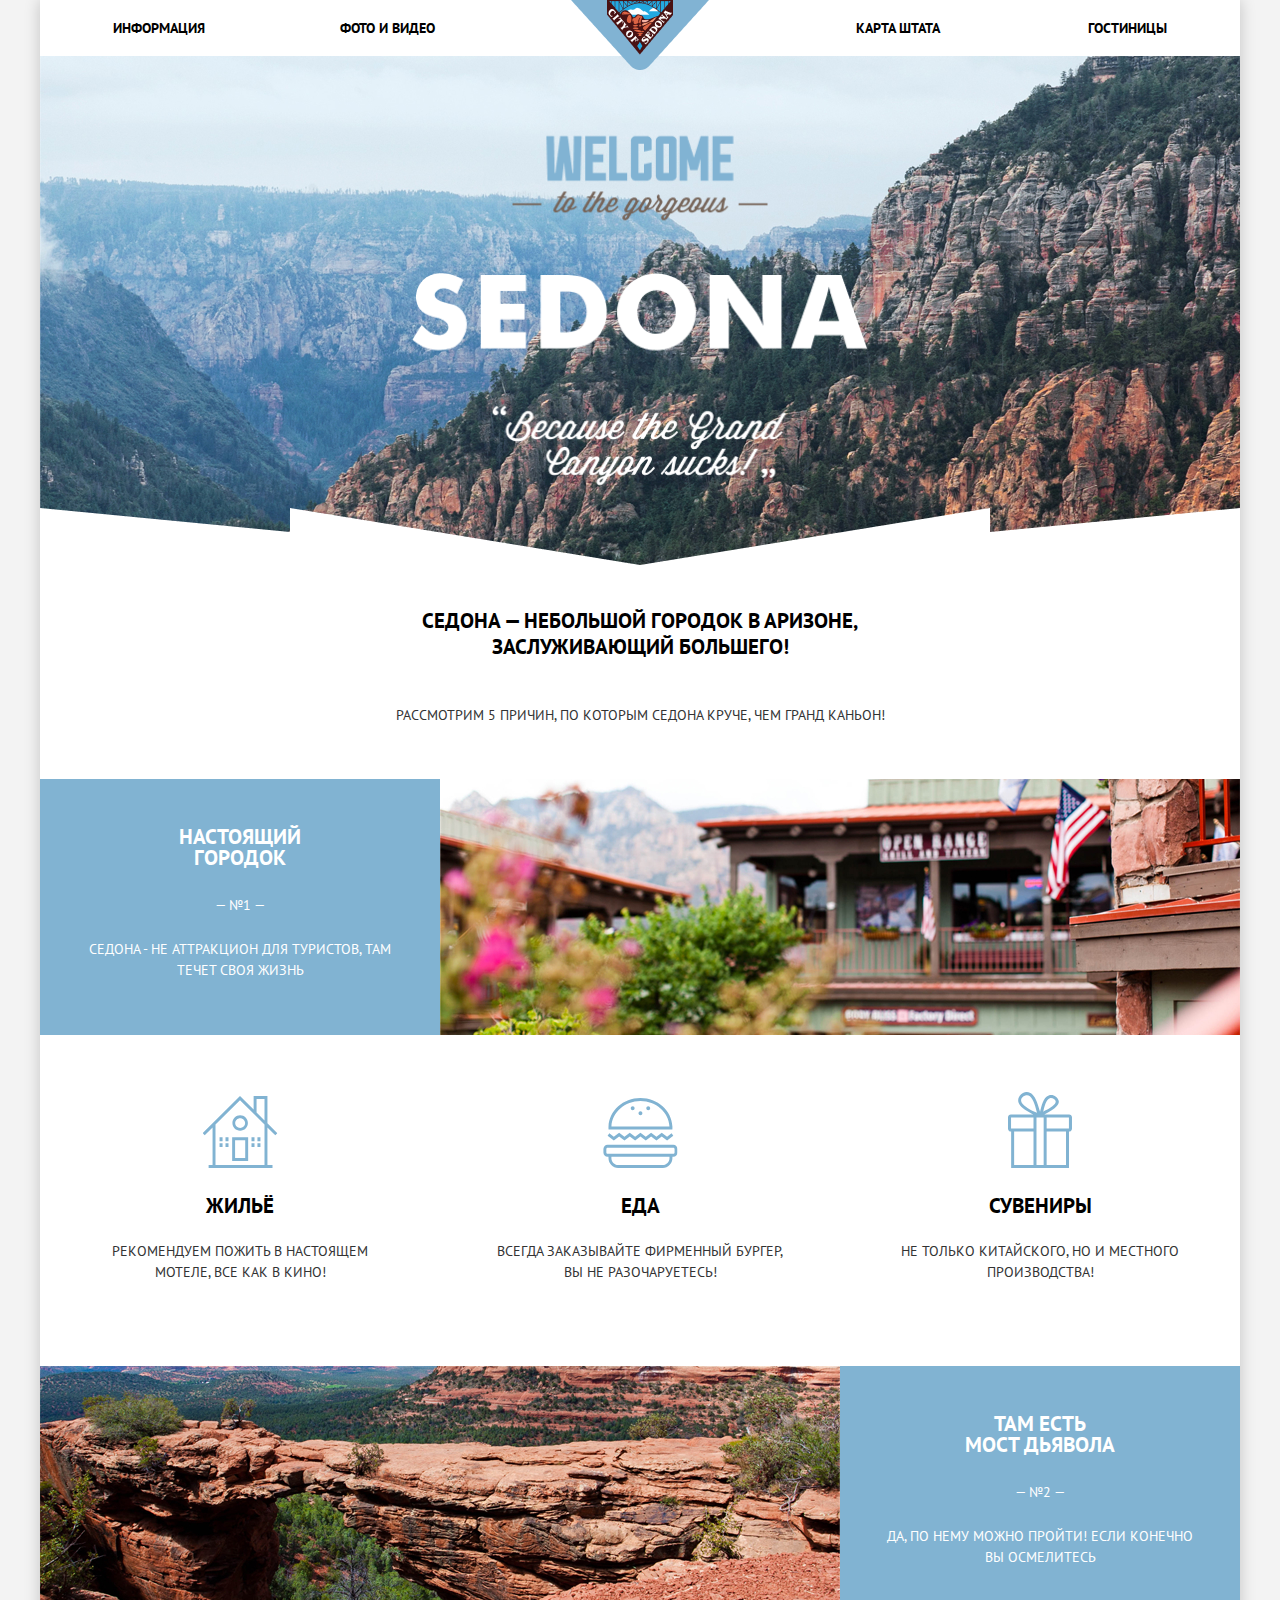
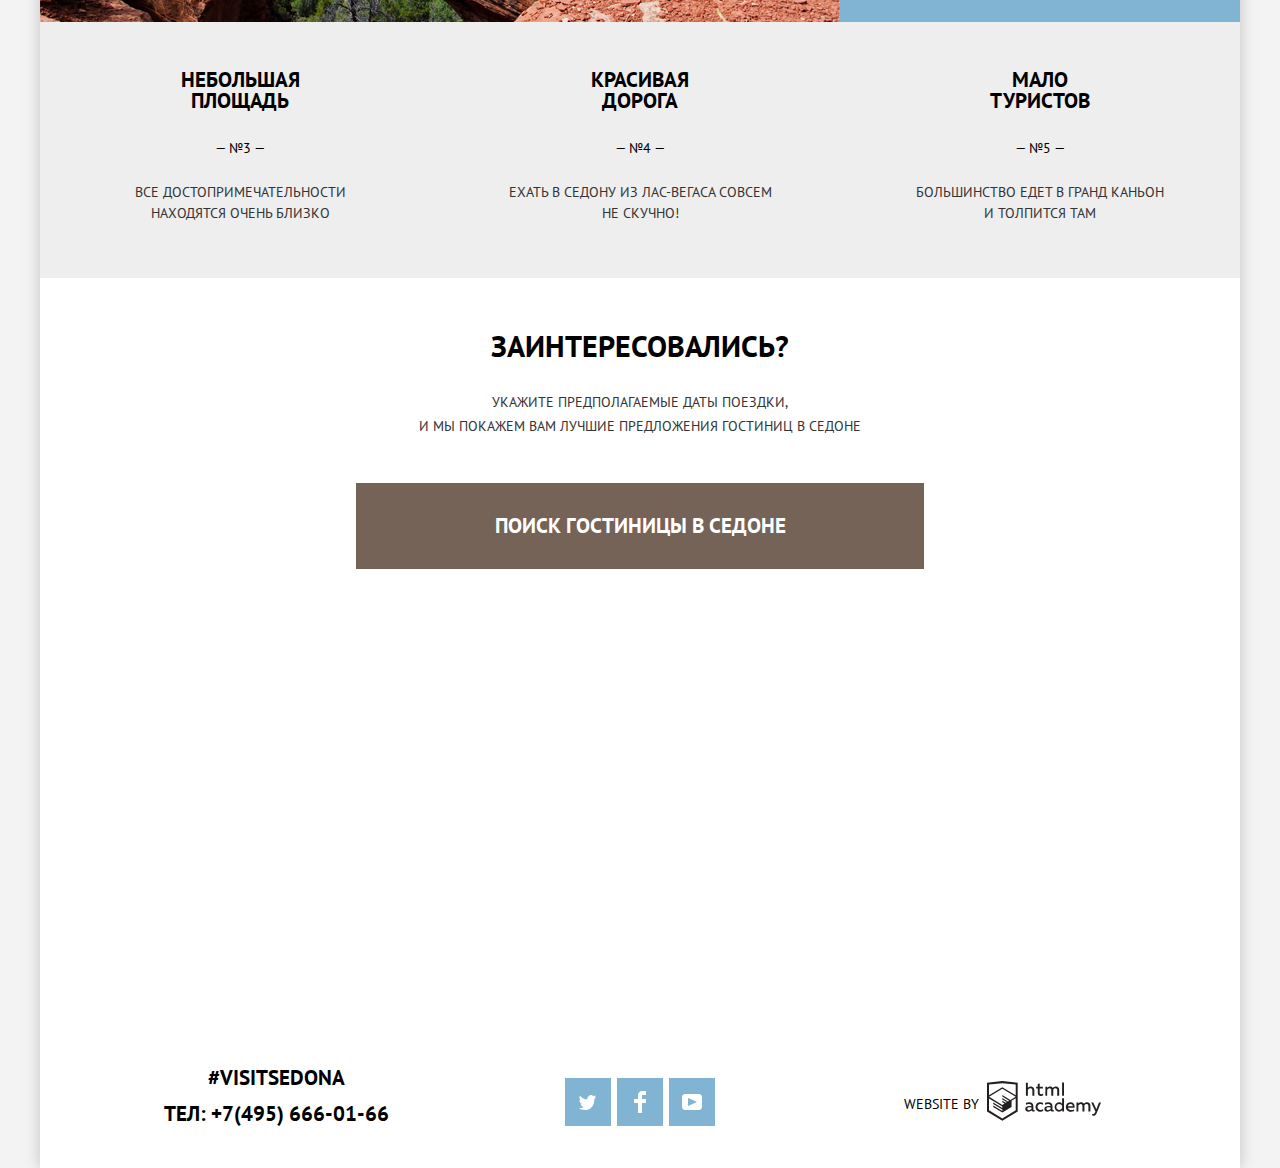
==== commit 1ff1c847: "подготовка к защите 4" ====
--- a/index.html
+++ b/index.html
@@ -12,7 +12,7 @@
 <div class="main-wrapper">
   <header class="main-header">
     <nav class="main-navigation">
-      <a class="main-header-logo" href="index.html">
+      <a class="main-header-logo">
         <img src="img/logo-sedona.png" width="138" height="70" alt="Логотип сайта Седона">
       </a>
       <div class="main-navigation-wrapper">
@@ -98,7 +98,7 @@
             <div class="form-row">
               <label for="date-arrival" class="form-label">Дата заезда:</label>
               <div class="form-box">
-                <input type="text" id="date-arrival" class="form-input" name="date-arrival" placeholder="24 апреля 2017" required>
+                <input type="text" id="date-arrival" class="form-input" name="date-arrival" placeholder="24 апреля 2017">
                 <button type="button" class="button button-control" aria-label="Выбрать дату заезда в календаре">
                   <svg aria-hidden="true" focusable="false" width="21" height="23" viewBox="0 0 21 23" fill="none" xmlns="http://www.w3.org/2000/svg">
                     <path fill-rule="evenodd" clip-rule="evenodd"
@@ -114,7 +114,7 @@
             <div class="form-row">
               <label for="date-departure" class="form-label">Дата выезда:</label>
               <div class="form-box">
-                <input type="text" id="date-departure" class="form-input" name="date-departure" placeholder="4 июля 2017" required>
+                <input type="text" id="date-departure" class="form-input" name="date-departure" placeholder="4 июля 2017">
                 <button type="button" class="button button-control" aria-label="Выбрать дату выезда в календаре">
                   <svg aria-hidden="true" focusable="false" width="21" height="23" viewBox="0 0 21 23" fill="none" xmlns="http://www.w3.org/2000/svg">
                     <path fill-rule="evenodd" clip-rule="evenodd"
@@ -136,7 +136,7 @@
                       <rect width="12" height="3" fill="#A9A9A9"/>
                     </svg>
                   </button>
-                  <input type="text" id="adults" class="form-input-number" name="adults" placeholder="2" required>
+                  <input type="text" id="adults" class="form-input-number" name="adults" placeholder="2">
                   <button type="button" class="button button-control" aria-label="Взрослые: увеличить количество">
                     <svg aria-hidden="true" focusable="false" width="11" height="11" viewBox="0 0 11 11" fill="none" xmlns="http://www.w3.org/2000/svg">
                       <path fill-rule="evenodd" clip-rule="evenodd"
@@ -154,7 +154,7 @@
                       <rect width="12" height="3" fill="#A9A9A9"/>
                     </svg>
                   </button>
-                  <input type="text" id="children" class="form-input-number" name="children" placeholder="0" required>
+                  <input type="text" id="children" class="form-input-number" name="children" placeholder="0">
                   <button type="button" class="button button-control" aria-label="Дети: увеличить количество">
                     <svg aria-hidden="true" focusable="false" width="11" height="11" viewBox="0 0 11 11" fill="none" xmlns="http://www.w3.org/2000/svg">
                       <path fill-rule="evenodd" clip-rule="evenodd"
--- a/css/style.min.css
+++ b/css/style.min.css
@@ -1 +1 @@
-@keyframes fadeInDown{0%{opacity:0;transform:translateY(-200px)}to{opacity:1;transform:translateY(0)}}:root{--basic-black: #000000;--basic-black-opacity: rgba(0, 0, 0, 0.3);--basic-gray-dark: #333333;--basic-gray: #666666;--basic-gray-opacity: rgba(136, 136, 136, 0.1);--basic-gray-light: #cccccc;--basic-gray-lighter: #cacaca;--basic-white: #ffffff;--basic-white-light: #f2f2f2;--basic-white-opacity: rgba(255, 255, 255, 0.3);--special-error: #ff0000;--special-blue: #81b3d2;--special-blue-opacity: rgba(129, 179, 210, 0.3);--special-blue-hover: #669EC0;--special-blue-focus: #5496BD;--special-brown: #766357;--special-brown-hover: #604E43;--special-brown-focus: #503E33;--special-brown-active: #766357}html{box-sizing:border-box}*,::after,::before{box-sizing:inherit}body{min-width:1200px;margin:0;padding:0;font-family:'PT Sans','Arial',sans-serif;font-size:14px;font-weight:400;background-color:var(--basic-white)}.page a{text-decoration:none}img{max-width:100%;height:auto;display:block}.visually-hidden{position:absolute;width:1px;height:1px;margin:-1px;border:0;padding:0;white-space:nowrap;clip-path:inset(100%);clip:rect(0 0 0 0);overflow:hidden}.button,body{line-height:26px;text-transform:uppercase}.button{color:var(--basic-white);font-size:21px;font-weight:700;border:0;outline:0}.page{height:100%}.page-body{min-height:100%;display:grid;grid-template-rows:min-content 1fr min-content;align-content:start;background-color:var(--basic-gray-opacity)}.main-wrapper{width:1200px;margin:0 auto;padding:0;box-shadow:0 0 15px rgba(0,0,0,.2);background-color:var(--basic-white)}.main-navigation{position:relative;font-weight:700;color:var(--basic-black)}.main-header-logo{position:absolute;left:50%;transform:translateX(-50%);z-index:1}.main-navigation-wrapper{padding:0 73px;background-color:inherit}.site-navigation{display:grid;grid-template-columns:227px 227px 1fr 227px 227px;list-style:none;margin:0;padding:0}.site-navigation .link{min-height:56px;display:flex;align-items:center}.link-left{justify-content:flex-start}.link-right{justify-content:flex-end}.site-navigation .link-gap{grid-column:4/5}.site-navigation a,body{color:var(--basic-black)}.site-navigation a:hover{color:var(--special-blue)}.site-navigation a:focus{color:var(--basic-black);opacity:.3}.link-active a{color:var(--special-brown-active)}.welcome{text-align:center}.welcome-image{background-color:var(--basic-gray-light);background-image:url(../img/mask-welcome.png),url(../img/background-welcome.jpg);background-repeat:no-repeat;background-position:center bottom,center top;min-height:509px;position:relative}.welcome-image img{position:absolute;top:50%;left:50%;transform:translate(-50%,-50%)}.features-item h3,.welcome h1{margin-top:43px;margin-bottom:42px;font-size:21px;font-weight:700}.welcome p{margin-bottom:51px;color:var(--basic-gray-dark)}.features-row{display:grid;grid-template-columns:1fr 1fr 1fr}.features-image-left{grid-column:1/3}.features-image-right{grid-column:2/-1}.features-item{min-height:256px;display:flex;flex-direction:column;align-items:center;text-align:center}.features-item h3{margin-top:47px;margin-bottom:27px;width:151px;line-height:21px}.features-item span{line-height:21px}.features-item p{margin-top:23px;line-height:21px}.features-item-fill{background-color:var(--special-blue);color:var(--basic-white)}.features-item-clear{background-color:var(--basic-white)}.features-item-clear h3{color:var(--basic-black)}.features-advice-item p,.features-item-clear p{color:var(--basic-gray-dark)}.features-advice-item{min-height:331px;padding-top:160px;position:relative;text-align:center}.features-advice-item::before{content:'';position:absolute;width:75px;height:72px;left:50%;bottom:198px;transform:translate(-50%);background-repeat:no-repeat;background-position:0 0}.advice-item-housing::before{background-image:url(../img/housing.svg)}.advice-item-food::before{height:70px;background-image:url(../img/food.svg)}.advice-item-souvenirs::before{width:64px;height:77px;background-image:url(../img/souvenirs.svg)}.features-advice-item h3{margin:0;color:var(--basic-black);font-size:21px;font-weight:700;line-height:21px}.features-advice-item p{margin-top:25px;line-height:21px}.map{padding-top:55px;text-align:center}.map-view{max-height:473px}.appointment-title{margin-top:0;margin-bottom:31px;font-weight:700;font-size:30px}.appointment-info{margin-bottom:45px;color:var(--basic-gray-dark);line-height:24px}.button-search-hotel{min-width:568px;min-height:86px;background-color:var(--special-brown)}.button-search-hotel:hover{background-color:var(--special-brown-hover)}.button-search-hotel:focus{background-color:var(--special-brown-focus);color:var(--basic-white-opacity)}.form-content{position:relative}.form{background-color:var(--basic-white)}.form-inner{min-height:inherit;padding:54px 56px 55px}.form-row{display:flex;justify-content:space-between;align-items:center;margin-bottom:30px}.form-row-btn{margin-bottom:0}.form-group{display:flex;align-items:center}.form-box,.form-box-sm{height:38px;display:flex;background-color:var(--basic-white-light)}.form-box{width:346px;justify-content:space-between;align-items:center}.form-box-sm{width:114px}.form-label{font-weight:700}.form-label-adults{margin-right:40px}.form-label-childs{margin-right:27px}.form-input{flex-grow:1;padding:6px 12px}.form-input-number{width:38px;padding-left:15px}.form-input,.form-input-number{background-color:inherit;border:0;font-size:14px;line-height:26px;font-weight:700;text-transform:uppercase;color:var(--basic-black)}.form-input-number::placeholder,.form-input::placeholder{color:var(--basic-black)}.button-control{width:38px;height:inherit;display:flex;justify-content:center;align-items:center;cursor:pointer}.button-control:hover path,.button-control:hover rect{fill:var(--basic-black)}.button-control:focus path,.button-control:focus rect{fill:var(--special-blue)}.form-submit{width:100%;height:58px;margin-top:24px;border:0;background-color:var(--special-blue);font-size:21px;font-weight:700;line-height:26px;text-transform:uppercase;color:var(--basic-white)}.form-submit:hover{background-color:var(--special-blue-hover)}.form-submit:focus{background-color:var(--special-blue-focus);color:var(--basic-white-opacity)}.search-filter{min-height:217px;padding:26px 73px 18px 70px;background-image:url(../img/background-search.jpg);background-repeat:no-repeat;background-position:top center;background-color:var(--special-blue)}.form-settings{display:flex}.search-filter fieldset{padding:0;border:0}.search-filter label,.search-filter legend{font-size:16px;line-height:21px;font-weight:700;color:var(--basic-white)}.search-filter label{position:relative;display:block;cursor:pointer;user-select:none;font-size:14px;font-weight:400}.filter-input:focus+label::before{border-color:var(--special-brown-active);outline:thin dotted;outline:5px auto -webkit-focus-ring-color}.filter-input-checkbox+label::before{content:"";position:absolute;left:-40px;top:0;width:27px;height:23px;background-image:url(../img/checkbox-off.svg);background-repeat:no-repeat;background-position:0 0}.filter-input-checkbox:checked+label::before{background-image:url(../img/checkbox-on.svg)}.filter-input-checkbox:disabled:not(:checked)+label::before{background-image:url(../img/checkbox-off-disabled.svg)}.filter-input-checkbox:disabled:checked+label::before{background-image:url(../img/checkbox-on-disabled.svg)}.search-filter ul{padding:0;margin-top:25px;list-style:none}.filter-option{margin-bottom:25px;padding-left:40px}.filter-option:last-child{margin-bottom:0}.type-housing{margin-left:120px}.filter-range{flex-grow:1;display:flex;justify-content:flex-end}.filter-range fieldset{width:317px;margin:0}.range-wrapper{margin:11px 0 25px}.price-controls{height:36px;margin-bottom:11px;display:flex;justify-content:space-between;align-items:center;border:2px solid var(--basic-white);border-radius:2px;position:relative}.price-controls:before{content:"";width:2px;height:22px;position:absolute;top:50%;left:50%;transform:translate(-50%,-50%);background-color:var(--basic-white)}.price-controls .max-price,.price-controls .min-price{width:50%;display:flex}.price-controls .min-price{padding-left:63px}.price-controls .max-price{padding-left:54px}.price-controls label{line-height:21px}.price-controls input{width:60%;padding-left:5px;color:var(--basic-white);border:0;background-color:transparent;font-family:inherit;font-size:inherit}.price-controls input[name=max-price]{padding-left:4px}.price-controls input::placeholder{color:var(--basic-white)}.range-controls{position:relative;height:20px;padding-top:9px}.range-controls .scale{height:2px;background:var(--basic-white-opacity)}.range-controls .bar{width:255px;height:2px;background:var(--basic-white)}.range-controls .toggle{position:absolute;top:0;left:0;width:19px;height:19px;padding:0;border:8px solid var(--basic-white);background-color:var(--basic-gray);border-radius:50%;box-shadow:0 2px 1px 0 var(--basic-gray);cursor:pointer}.range-controls .toggle:hover{transform:scale(1.1)}.range-controls .toggle-min{left:0}.range-controls .toggle-max{left:253px}.filter-btn{display:flex;justify-content:center;padding-right:10px}.filter-button{padding:5px 34px;background-color:transparent;border:2px solid var(--basic-white);border-radius:2px;font-size:14px;line-height:21px;cursor:pointer}.filter-button:hover{background-color:var(--basic-white);color:var(--basic-black)}.filter-button:focus{background-color:var(--basic-white);color:var(--basic-black)}.search-result{padding:0 73px}.search-result-sort{display:flex;align-items:center;padding:8px 0}.find-total-text{font-size:21px;font-weight:700;margin-left:1px;margin-right:47px}.find-sort-text,.result-sort-list{font-size:12px;line-height:18px}.find-sort-text{margin-top:7px;margin-right:40px}.result-sort-list{list-style:none;padding:0;display:flex}.result-sort-item{color:var(--basic-black-opacity);cursor:pointer;margin-right:33px}.result-content-item h3:hover,.result-sort-item-active,.result-sort-item:hover{color:var(--special-blue)}.result-sort-item:active{color:var(--basic-black)}.sort-arrows{flex-grow:1;display:flex;justify-content:flex-end;align-items:center}.sort-arrow{margin-top:5px}.sort-arrow path{fill:var(--basic-gray-lighter)}.sort-arrow:hover path{fill:var(--basic-black)}.sort-arrow:focus path{fill:var(--special-blue)}.sort-arrow-down{margin-left:12px}.copyright-link:hover path,.sort-arrow-active path{fill:var(--special-blue)}.result-content-list{list-style:none;margin:0;padding:0}.result-content-item{padding-top:31px;padding-bottom:31px;display:grid;grid-template-columns:max-content 1fr;gap:30px}.house span{display:inline-block;vertical-align:middle}.house .house-type{width:90px}.house .price{margin-left:20px}.result-item-title{display:flex;justify-content:space-between;align-items:center}.result-content-item h3{font-size:21px;font-weight:700;margin:-5px 0 0;cursor:pointer}.result-content-item h3:active{color:var(--basic-black-opacity)}.result-content-item p{line-height:21px;color:var(--basic-gray-dark);margin:0}.result-content-item .rating{margin-right:11px;line-height:21px;color:var(--basic-gray)}.result-item-img{height:90px}.result-item-title{margin-bottom:5px}.star{display:inline-block;vertical-align:top;background-image:url(../img/star.svg);background-repeat:no-repeat;width:19px;height:17px}.result-content-buttons{display:flex;justify-content:space-between;align-items:center;margin-top:15px}.button-result{font-size:14px;font-weight:700}.button-result-reservation{margin-left:2px;padding:5px 18px;background-color:var(--special-brown)}.button-result-reservation:hover{background-color:var(--special-brown-hover)}.button-result-reservation:focus{background-color:var(--special-brown-focus);color:var(--basic-white-opacity)}.button-result-details{padding:5px 17px;background-color:var(--special-blue)}.button-result-details:hover{background-color:var(--special-blue-hover)}.button-result-details:focus{background-color:var(--special-blue-focus);color:var(--basic-white-opacity)}.footer-contacts-list{padding:0 55px;display:flex}.footer-contacts-item{width:calc(100%/3)}.main-footer{color:var(--basic-black);text-align:center}.footer-phone-text{margin-top:23px;font-weight:700;font-size:21px;line-height:26px}.footer-phone-text a{display:inline-block;vertical-align:middle;margin-top:10px;color:var(--basic-black)}.footer-social{padding-top:36px;padding-bottom:37px;display:flex;justify-content:center}.footer-social ul{margin:0;padding:0;width:150px;display:flex;justify-content:space-between;flex-wrap:wrap;list-style:none}.footer-social li{margin-bottom:5px;min-height:48px}.footer-social .social-button{width:46px;height:48px;display:flex;justify-content:center;align-items:center;background-color:var(--special-blue);color:var(--basic-black)}.social-button:hover{background-color:var(--special-blue-hover)}.social-button:focus{background-color:var(--special-blue-focus)}.social-button:focus svg{fill:var(--special-blue-opacity)}.footer-copyright,.footer-copyright-text{display:flex;justify-content:center;align-items:center}.footer-copyright{min-height:120px}.footer-copyright .copyright-link{color:var(--basic-black);font-size:14px;line-height:26px}.footer-copyright-text{margin-top:12px}.copyright-link{display:block;min-height:41px;margin-left:8px}.copyright-link:focus path{fill:var(--basic-gray-light)}.modal-find{width:568px;min-height:395px;position:absolute;left:50%;transform:translate(-50%);overflow:hidden;text-align:center}.form-hide{display:none}.form-input-empty{border:2px solid var(--special-error)}.animate{animation-duration:1s;animation-fill-mode:both}.fadeInDown{display:block;animation-name:fadeInDown}.button-find-hotel{background-color:var(--special-blue)}.button-find-hotel:hover{background-color:var(--special-blue-hover)}.button-find-hotel:focus{background-color:var(--special-blue-focus);color:var(--basic-white-opacity)}
+@keyframes scale{0%{transform:scale(1.5)}to{transform:scale(1)}}@keyframes fadeInDown{0%{opacity:0;transform:translateY(-200px)}to{opacity:1;transform:translateY(0)}}:root{--basic-black: #000000;--basic-black-opacity: rgba(0, 0, 0, 0.3);--basic-gray-dark: #333333;--basic-gray: #666666;--basic-gray-opacity: rgba(136, 136, 136, 0.1);--basic-gray-light: #cccccc;--basic-gray-lighter: #cacaca;--basic-gray-pale: #eeeeee;--basic-white: #ffffff;--basic-white-light: #f2f2f2;--basic-white-opacity: rgba(255, 255, 255, 0.3);--special-error: #ff0000;--special-blue: #81b3d2;--special-blue-opacity: rgba(129, 179, 210, 0.3);--special-blue-hover: #669EC0;--special-blue-focus: #5496BD;--special-brown: #766357;--special-brown-hover: #604E43;--special-brown-focus: #503E33;--special-brown-active: #766357}html{box-sizing:border-box}*,::after,::before{box-sizing:inherit}body{min-width:1200px;margin:0;padding:0;font-family:"PT Sans","Arial",sans-serif;font-size:14px;font-weight:400;background-color:var(--basic-white)}.page a{text-decoration:none}img{max-width:100%;height:auto;display:block}.visually-hidden{position:absolute;width:1px;height:1px;margin:-1px;border:0;padding:0;white-space:nowrap;clip-path:inset(100%);clip:rect(0 0 0 0);overflow:hidden}.button,body{line-height:26px;text-transform:uppercase}.button{color:var(--basic-white);font-size:21px;font-weight:700;border:0;outline:0}.page{height:100%}.page-body{min-height:100%;background-color:var(--basic-gray-opacity)}.main-wrapper{width:1200px;margin:0 auto;padding:0;display:grid;grid-template-rows:min-content 1fr min-content;align-content:start;box-shadow:0 0 15px rgba(0,0,0,.2);background-color:var(--basic-white)}.main-navigation{position:relative;font-weight:700;color:var(--basic-black)}.main-header-logo{position:absolute;left:50%;transform:translateX(-50%);z-index:1}.main-navigation-wrapper{padding:0 73px;background-color:inherit}.site-navigation{display:grid;grid-template-columns:227px 227px 1fr 227px 227px;list-style:none;margin:0;padding:0}.site-navigation .link{min-height:56px;display:flex;align-items:center}.link-left{justify-content:flex-start}.link-right{justify-content:flex-end}.site-navigation .link-gap{grid-column:4/5}.site-navigation a,body{color:var(--basic-black)}.site-navigation a:hover{color:var(--special-blue)}.site-navigation a:focus{color:var(--basic-black);opacity:.3}.link-active a{color:var(--special-brown-active)}.welcome{text-align:center}.welcome-image{background-color:var(--basic-gray-light);background-image:url(../img/mask-welcome.png),url(../img/background-welcome.jpg);background-repeat:no-repeat;background-position:center bottom,center top;min-height:509px;position:relative}.welcome-image img{position:absolute;top:50%;left:50%;transform:translate(-50%,-50%)}.features-item h3,.welcome h1{margin-top:43px;margin-bottom:42px;font-size:21px;font-weight:700}.welcome p{margin-bottom:51px;color:var(--basic-gray-dark)}.features-row{display:grid;grid-template-columns:1fr 1fr 1fr}.features-image-left{grid-column:1/3}.features-image-right{grid-column:2/-1}.features-item{min-height:256px;display:flex;flex-direction:column;align-items:center;text-align:center}.features-item h3{margin-top:47px;margin-bottom:27px;width:151px;line-height:21px}.features-item span{line-height:21px}.features-item p{margin-top:23px;line-height:21px}.features-item-fill{background-color:var(--special-blue);color:var(--basic-white)}.features-item-clear{background-color:var(--basic-gray-pale)}.features-item-clear h3{color:var(--basic-black)}.features-advice-item p,.features-item-clear p{color:var(--basic-gray-dark)}.features-advice-item{min-height:331px;padding-top:160px;position:relative;text-align:center}.features-advice-item::before{content:"";position:absolute;width:75px;height:72px;left:50%;bottom:198px;transform:translate(-50%);background-repeat:no-repeat;background-position:0 0}.advice-item-housing::before{background-image:url(../img/housing.svg)}.advice-item-food::before{height:70px;background-image:url(../img/food.svg)}.advice-item-souvenirs::before{width:64px;height:77px;background-image:url(../img/souvenirs.svg)}.features-advice-item h3{margin:0;color:var(--basic-black);font-size:21px;font-weight:700;line-height:21px}.features-advice-item p{margin-top:25px;line-height:21px}.map{padding-top:55px;text-align:center}.map-view iframe{display:block}.appointment-title{margin-top:0;margin-bottom:31px;font-weight:700;font-size:30px}.appointment-info{margin-bottom:45px;color:var(--basic-gray-dark);line-height:24px}.button-search-hotel{min-width:568px;min-height:86px;background-color:var(--special-brown)}.button-search-hotel:hover{background-color:var(--special-brown-hover)}.button-search-hotel:focus{background-color:var(--special-brown-focus);color:var(--basic-white-opacity)}.form-content{position:relative}.form{background-color:var(--basic-white)}.form-inner{min-height:inherit;padding:54px 56px 55px}.form-row{display:flex;justify-content:space-between;align-items:center;margin-bottom:30px}.form-row-btn{margin-bottom:0}.form-group{display:flex;align-items:center}.form-box,.form-box-sm{height:38px;display:flex;background-color:var(--basic-white-light)}.form-box{width:346px;justify-content:space-between;align-items:center}.form-box-sm{width:114px}.form-label{font-weight:700}.form-label-adults{margin-right:40px}.form-label-childs{margin-right:27px}.form-input{flex-grow:1;padding:6px 12px}.form-input-number{width:38px;padding-left:15px}.form-input,.form-input-number{background-color:inherit;border:0;font-size:14px;line-height:26px;font-weight:700;text-transform:uppercase;color:var(--basic-black)}.form-input-number::placeholder,.form-input::placeholder{color:var(--basic-black)}.button-control{width:38px;height:inherit;display:flex;justify-content:center;align-items:center;cursor:pointer}.button-control:hover path,.button-control:hover rect{fill:var(--basic-black)}.button-control:focus path,.button-control:focus rect{fill:var(--special-blue)}.form-submit{width:100%;height:58px;margin-top:24px;border:0;background-color:var(--special-blue);font-size:21px;font-weight:700;line-height:26px;text-transform:uppercase;color:var(--basic-white)}.form-submit:hover{background-color:var(--special-blue-hover)}.form-submit:focus{background-color:var(--special-blue-focus);color:var(--basic-white-opacity)}.search-filter{min-height:217px;padding:26px 73px 18px 70px;background-image:url(../img/background-search.jpg);background-repeat:no-repeat;background-position:top center;background-color:var(--special-blue)}.form-settings{display:flex}.search-filter fieldset{padding:0;border:0}.search-filter label,.search-filter legend{font-size:16px;line-height:21px;font-weight:700;color:var(--basic-white)}.search-filter label{position:relative;display:block;cursor:pointer;user-select:none;font-size:14px;font-weight:400}.filter-input:focus+label::before{border-color:var(--special-brown-active);outline:thin dotted;outline:5px auto -webkit-focus-ring-color}.filter-input-checkbox+label::before{content:"";position:absolute;left:-40px;top:0;width:27px;height:23px;background-image:url(../img/checkbox-off.svg);background-repeat:no-repeat;background-position:0 0}.filter-input-checkbox:checked+label::before{background-image:url(../img/checkbox-on.svg)}.filter-input-checkbox:disabled:not(:checked)+label::before{background-image:url(../img/checkbox-off-disabled.svg)}.filter-input-checkbox:disabled:checked+label::before{background-image:url(../img/checkbox-on-disabled.svg)}.search-filter ul{padding:0;margin-top:25px;list-style:none}.filter-option{margin-bottom:25px;padding-left:40px}.filter-option:last-child{margin-bottom:0}.type-housing{margin-left:120px}.filter-range{flex-grow:1;display:flex;justify-content:flex-end}.filter-range fieldset{width:317px;margin:0}.range-wrapper{margin:11px 0 25px}.price-controls{height:36px;margin-bottom:11px;display:flex;justify-content:space-between;align-items:center;border:2px solid var(--basic-white);border-radius:2px;position:relative}.price-controls:before{content:"";width:2px;height:22px;position:absolute;top:50%;left:50%;transform:translate(-50%,-50%);background-color:var(--basic-white)}.price-controls .max-price,.price-controls .min-price{width:50%;display:flex}.price-controls .min-price{padding-left:63px}.price-controls .max-price{padding-left:54px}.price-controls label{line-height:21px}.price-controls input{width:60%;padding-left:5px;color:var(--basic-white);border:0;background-color:transparent;font-family:inherit;font-size:inherit}.price-controls input[name=max-price]{padding-left:4px}.price-controls input::placeholder{color:var(--basic-white)}.range-controls{position:relative;height:20px;padding-top:9px}.range-controls .scale{height:2px;background:var(--basic-white-opacity)}.range-controls .bar{width:255px;height:2px;background:var(--basic-white)}.range-controls .toggle{position:absolute;top:0;left:0;width:19px;height:19px;padding:0;border:8px solid var(--basic-white);background-color:var(--basic-gray);border-radius:50%;box-shadow:0 2px 1px 0 var(--basic-gray);cursor:pointer}.range-controls .toggle:hover{transform:scale(1.1)}.range-controls .toggle-min{left:0}.range-controls .toggle-max{left:253px}.filter-btn{display:flex;justify-content:center;padding-right:10px}.filter-button{padding:5px 34px;background-color:transparent;border:2px solid var(--basic-white);border-radius:2px;font-size:14px;line-height:21px;cursor:pointer}.filter-button:hover{background-color:var(--basic-white);color:var(--basic-black)}.filter-button:focus{background-color:var(--basic-white);color:var(--basic-black)}.search-result{padding:0 73px}.search-result-sort{display:flex;align-items:center;padding:8px 0}.find-total-text{font-size:21px;font-weight:700;margin-left:1px;margin-right:47px}.find-sort-text,.result-sort-list{font-size:12px;line-height:18px}.find-sort-text{margin-top:7px;margin-right:40px}.result-sort-list{list-style:none;padding:0;display:flex}.result-sort-item{color:var(--basic-black-opacity);cursor:pointer;margin-right:33px}.result-content-item h3:hover,.result-sort-item-active,.result-sort-item:hover{color:var(--special-blue)}.result-sort-item:active{color:var(--basic-black)}.sort-arrows{flex-grow:1;display:flex;justify-content:flex-end;align-items:center}.sort-arrow{margin-top:5px}.sort-arrow path{fill:var(--basic-gray-lighter)}.sort-arrow:hover path{fill:var(--basic-black)}.sort-arrow:focus path{fill:var(--special-blue)}.sort-arrow-down{margin-left:12px}.copyright-link:hover path,.sort-arrow-active path{fill:var(--special-blue)}.result-content-list{list-style:none;margin:0;padding:0}.result-content-item{padding-top:31px;padding-bottom:31px;display:grid;grid-template-columns:max-content 1fr;gap:30px}.house span{display:inline-block;vertical-align:middle}.house .house-type{width:90px}.house .price{margin-left:20px}.result-item-title{display:flex;justify-content:space-between;align-items:center}.result-content-item h3{font-size:21px;font-weight:700;margin:-5px 0 0;cursor:pointer}.result-content-item h3:active{color:var(--basic-black-opacity)}.result-content-item p{line-height:21px;color:var(--basic-gray-dark);margin:0}.result-content-item .rating{margin-right:11px;line-height:21px;color:var(--basic-gray)}.result-item-img{height:90px}.result-item-title{margin-bottom:5px}.star{display:inline-block;vertical-align:top;background-image:url(../img/star.svg);background-repeat:no-repeat;width:19px;height:17px}.result-content-buttons{display:flex;justify-content:space-between;align-items:center;margin-top:15px}.button-result{font-size:14px;font-weight:700}.button-result-reservation{margin-left:2px;padding:5px 18px;background-color:var(--special-brown)}.button-result-reservation:hover{background-color:var(--special-brown-hover)}.button-result-reservation:focus{background-color:var(--special-brown-focus);color:var(--basic-white-opacity)}.button-result-details{padding:5px 17px;background-color:var(--special-blue)}.button-result-details:hover{background-color:var(--special-blue-hover)}.button-result-details:focus{background-color:var(--special-blue-focus);color:var(--basic-white-opacity)}.footer-contacts-list{padding:0 55px;display:flex}.footer-contacts-item{width:calc(100%/3)}.main-footer{color:var(--basic-black);text-align:center}.footer-phone-text{margin-top:23px;font-weight:700;font-size:21px;line-height:26px}.footer-phone-text a{display:inline-block;vertical-align:middle;margin-top:10px;color:var(--basic-black)}.footer-social{padding-top:36px;padding-bottom:37px;display:flex;justify-content:center}.footer-social ul{margin:0;padding:0;width:150px;display:flex;justify-content:space-between;flex-wrap:wrap;list-style:none}.footer-social li{margin-bottom:5px;min-height:48px}.footer-social .social-button{width:46px;height:48px;display:flex;justify-content:center;align-items:center;background-color:var(--special-blue);color:var(--basic-black)}.social-button:hover{background-color:var(--special-blue-hover)}.social-button:focus{background-color:var(--special-blue-focus)}.social-button:focus svg{fill:var(--special-blue-opacity)}.footer-copyright,.footer-copyright-text{display:flex;justify-content:center;align-items:center}.footer-copyright{min-height:120px}.footer-copyright .copyright-link{color:var(--basic-black);font-size:14px;line-height:26px}.footer-copyright-text{margin-top:12px}.copyright-link{display:block;min-height:41px;margin-left:8px}.copyright-link:focus path{fill:var(--basic-gray-light)}.modal-find{width:568px;min-height:395px;position:absolute;left:50%;transform:translate(-50%);overflow:hidden;text-align:center}.form-hide{display:none}.form-input-empty{border:2px solid var(--special-error);animation-name:scale}.animate,.form-input-empty{animation-duration:1s;animation-fill-mode:both}.fadeInDown{display:block;animation-name:fadeInDown}.button-find-hotel{background-color:var(--special-blue)}.button-find-hotel:hover{background-color:var(--special-blue-hover)}.button-find-hotel:focus{background-color:var(--special-blue-focus);color:var(--basic-white-opacity)}.section-empty{min-height:500px;padding-top:200px;text-align:center}
